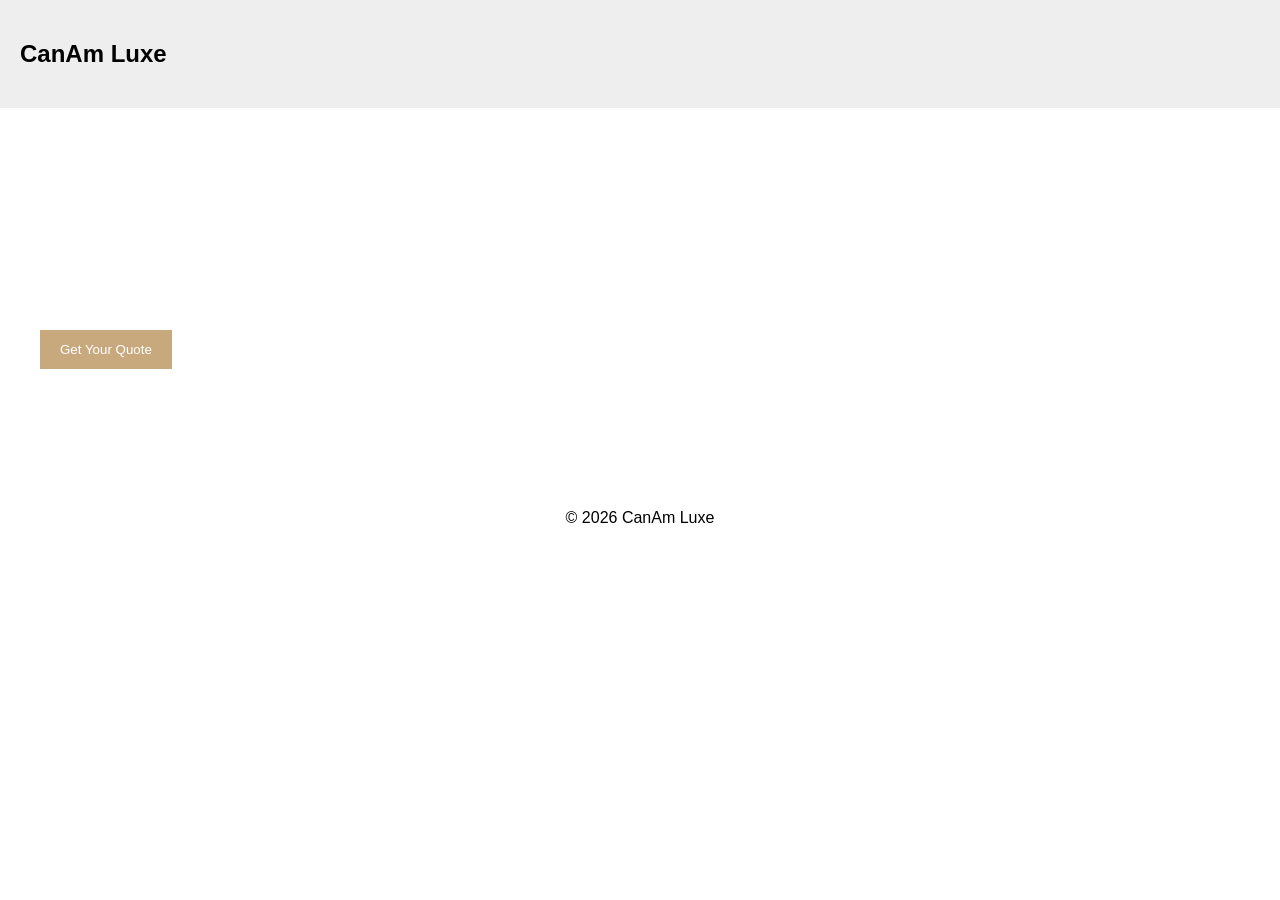
==== index.html @ 3bad8a68 "Add files via upload" ====
<!DOCTYPE html>
<html lang="en">
<head>
  <meta charset="UTF-8">
  <title>CanAm Luxe</title>
  <meta name="viewport" content="width=device-width, initial-scale=1.0">

  <style>
    body { margin:0; font-family: Arial; }
    nav { padding:20px; background:#eee; display:flex; justify-content:space-between; }
    .hero {
      background:url('https://mgx-backend-cdn.metadl.com/generate/images/1354902/2026-06-18/qz2hswicaihq/hero-luxury-living-room-canada.png');
      background-size:cover;
      color:white;
      padding:120px 40px;
    }
    .btn { background:#c8a97e; color:white; padding:12px 20px; border:none; }
  </style>
</head>

<body>

<nav>
  <h2>CanAm Luxe</h2>
</nav>

<section class="hero">
  <h1>Your Home in Canada, Furnished Your Way</h1>
  <p>Premium furniture rental for government assignments.</p>
  <button class="btn">Get Your Quote</button>
</section>

<footer style="padding:20px; text-align:center;">
  © 2026 CanAm Luxe
</footer>

</body>
</html>
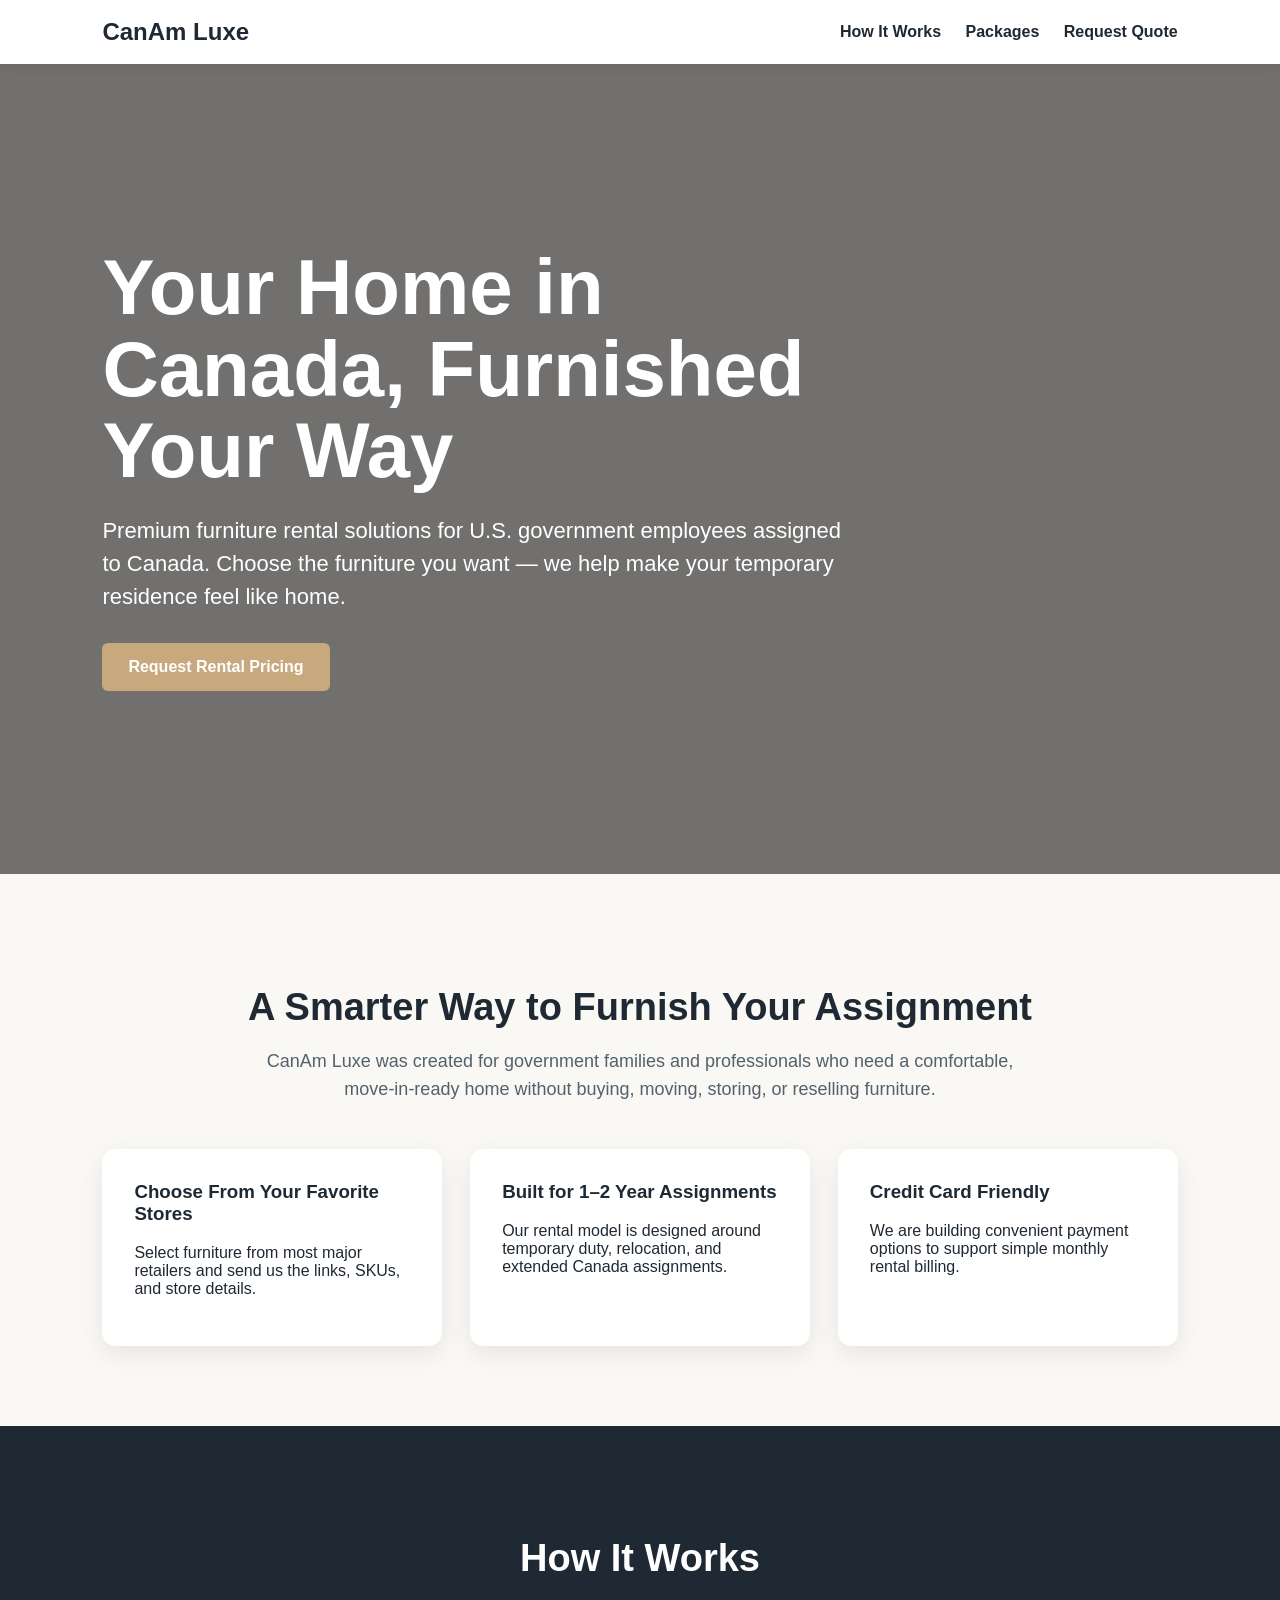
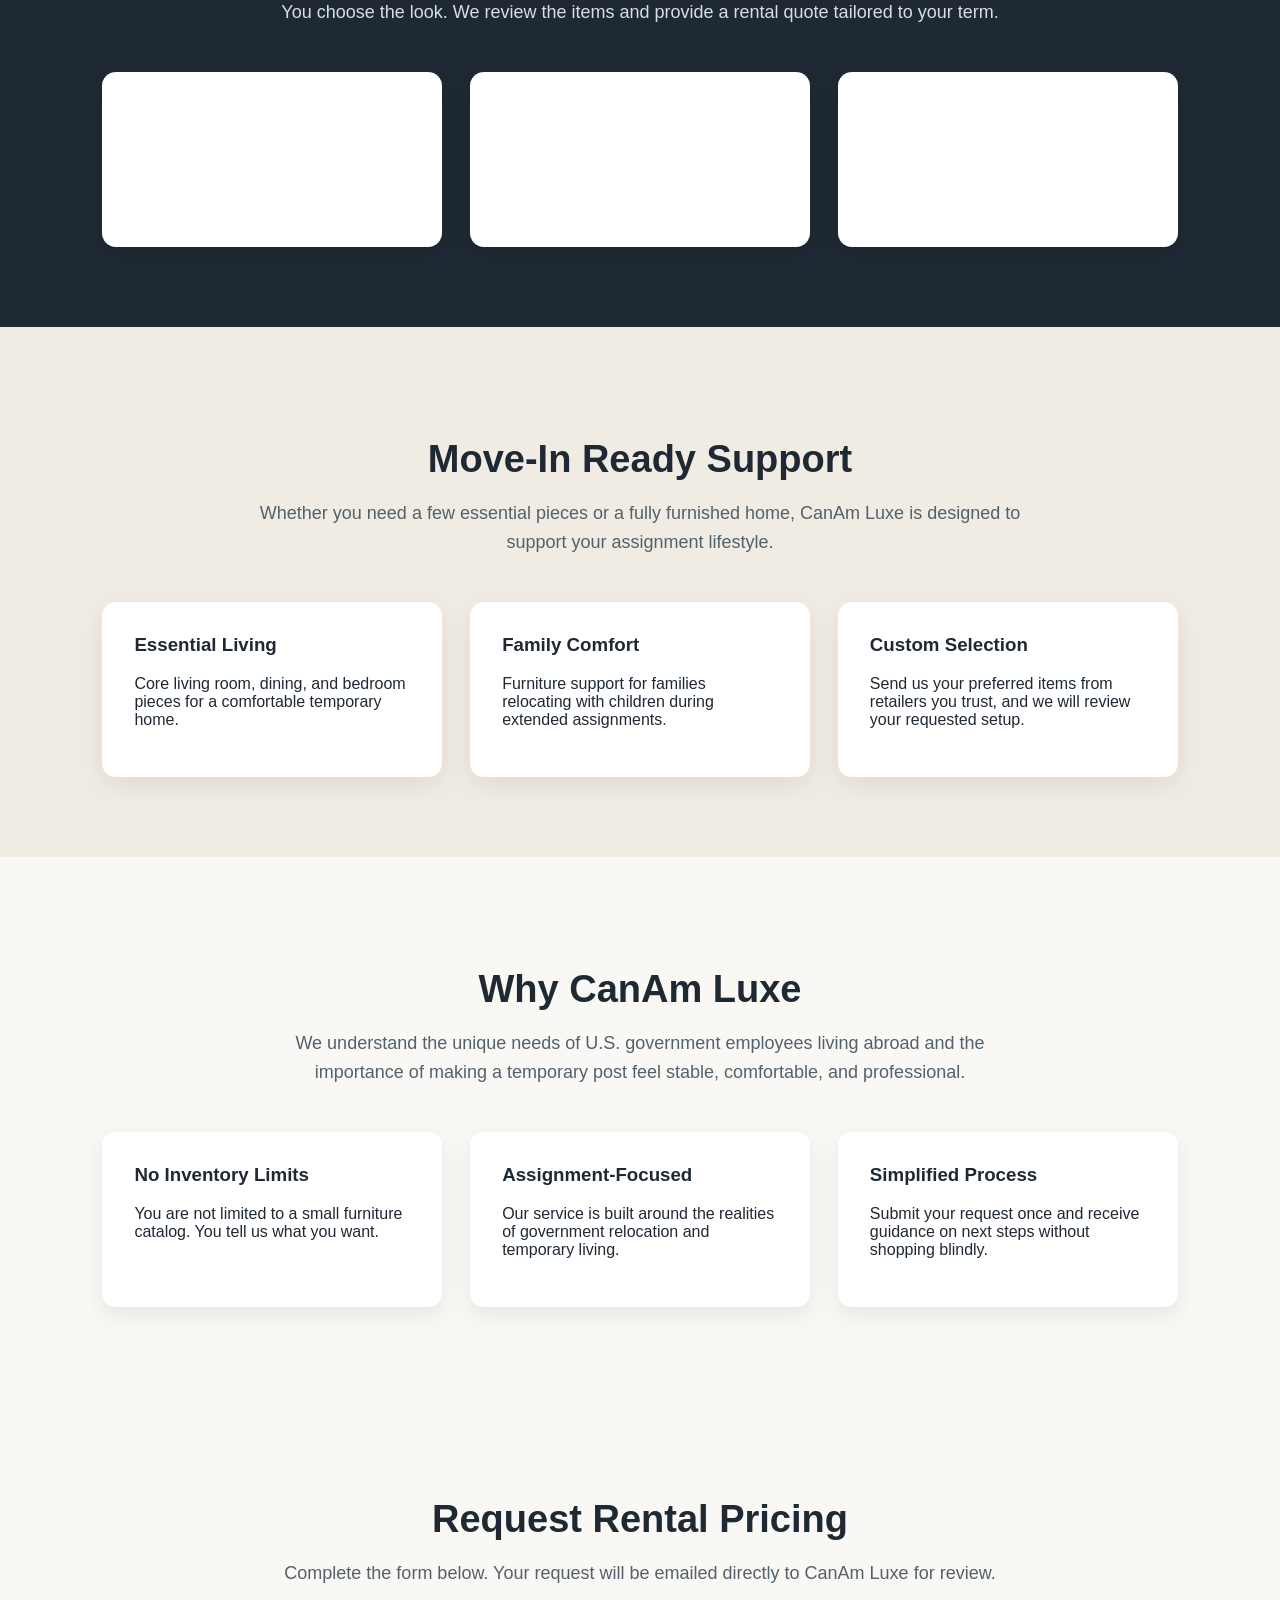
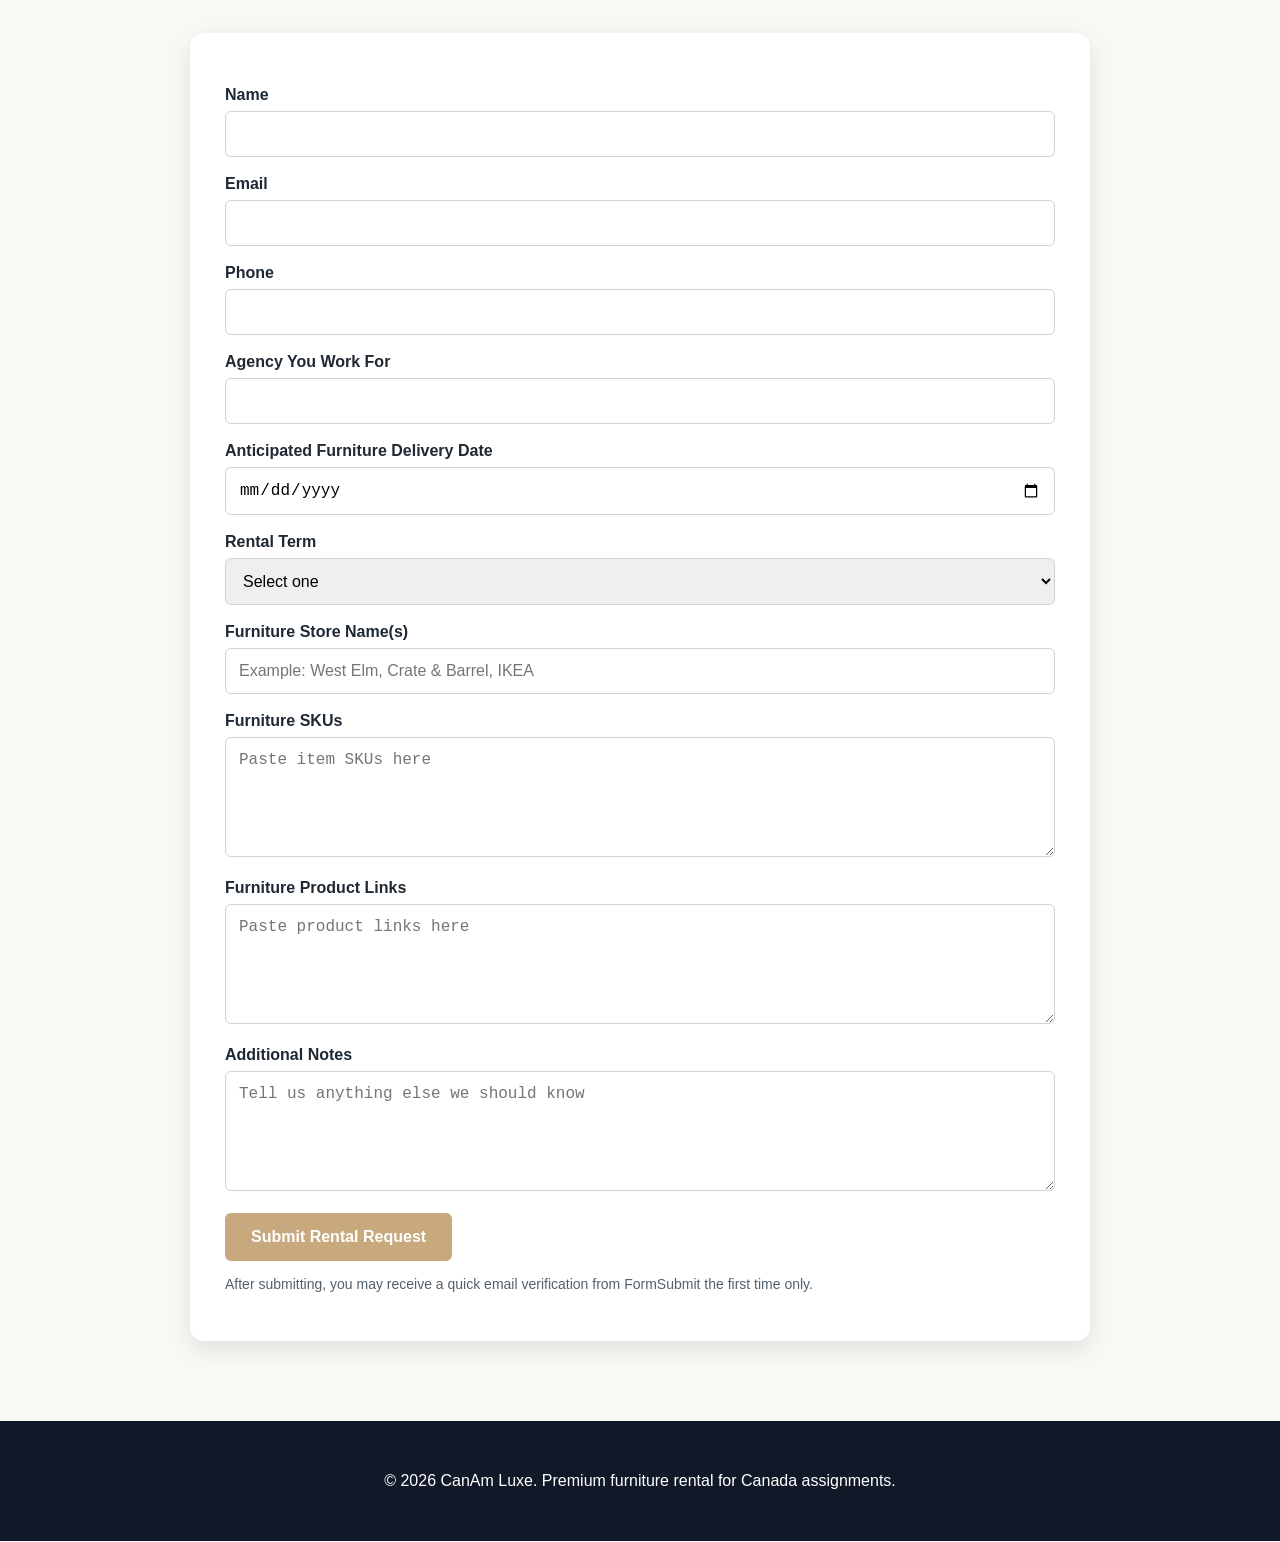
==== commit d808169e: "index.html" ====
--- a/index.html
+++ b/index.html
@@ -1,20 +1,172 @@
 <!DOCTYPE html>
 <html lang="en">
 <head>
-  <meta charset="UTF-8">
-  <title>CanAm Luxe</title>
-  <meta name="viewport" content="width=device-width, initial-scale=1.0">
+  <meta charset="UTF-8" />
+  <meta name="viewport" content="width=device-width, initial-scale=1.0" />
+  <title>CanAm Luxe | Furniture Rental for Canada Assignments</title>
 
   <style>
-    body { margin:0; font-family: Arial; }
-    nav { padding:20px; background:#eee; display:flex; justify-content:space-between; }
+    * { box-sizing: border-box; scroll-behavior: smooth; }
+
+    body {
+      margin: 0;
+      font-family: Arial, sans-serif;
+      color: #1f2933;
+      background: #faf8f4;
+    }
+
+    nav {
+      position: sticky;
+      top: 0;
+      z-index: 10;
+      background: white;
+      padding: 18px 8%;
+      display: flex;
+      justify-content: space-between;
+      align-items: center;
+      box-shadow: 0 2px 12px rgba(0,0,0,.08);
+    }
+
+    nav h2 { margin: 0; }
+
+    nav a {
+      margin-left: 20px;
+      text-decoration: none;
+      color: #1f2933;
+      font-weight: bold;
+    }
+
     .hero {
-      background:url('https://mgx-backend-cdn.metadl.com/generate/images/1354902/2026-06-18/qz2hswicaihq/hero-luxury-living-room-canada.png');
-      background-size:cover;
-      color:white;
-      padding:120px 40px;
-    }
-    .btn { background:#c8a97e; color:white; padding:12px 20px; border:none; }
+      min-height: 90vh;
+      background-image: linear-gradient(rgba(0,0,0,.55), rgba(0,0,0,.55)),
+        url("images/hero.png");
+      background-size: cover;
+      background-position: center;
+      color: white;
+      padding: 140px 8%;
+      display: flex;
+      align-items: center;
+    }
+
+    .hero-content { max-width: 760px; }
+
+    h1 {
+      font-size: clamp(42px, 7vw, 78px);
+      margin: 0 0 20px;
+      line-height: 1.05;
+    }
+
+    .hero p {
+      font-size: 22px;
+      line-height: 1.5;
+      margin-bottom: 30px;
+    }
+
+    .btn {
+      display: inline-block;
+      background: #c8a97e;
+      color: white;
+      padding: 15px 26px;
+      border-radius: 6px;
+      text-decoration: none;
+      font-weight: bold;
+      border: none;
+      cursor: pointer;
+      font-size: 16px;
+    }
+
+    section { padding: 80px 8%; }
+
+    .section-title {
+      text-align: center;
+      font-size: 38px;
+      margin-bottom: 18px;
+    }
+
+    .section-subtitle {
+      text-align: center;
+      max-width: 780px;
+      margin: 0 auto 45px;
+      font-size: 18px;
+      line-height: 1.6;
+      color: #52616b;
+    }
+
+    .grid {
+      display: grid;
+      grid-template-columns: repeat(auto-fit, minmax(240px, 1fr));
+      gap: 28px;
+    }
+
+    .card {
+      background: white;
+      padding: 32px;
+      border-radius: 14px;
+      box-shadow: 0 8px 24px rgba(0,0,0,.08);
+    }
+
+    .card h3 { margin-top: 0; }
+
+    .highlight {
+      background: #1f2933;
+      color: white;
+    }
+
+    .highlight .section-subtitle { color: #d8dee4; }
+
+    .packages {
+      background: #f1ece3;
+    }
+
+    form {
+      max-width: 900px;
+      margin: auto;
+      background: white;
+      padding: 35px;
+      border-radius: 14px;
+      box-shadow: 0 8px 24px rgba(0,0,0,.1);
+    }
+
+    label {
+      display: block;
+      margin-top: 18px;
+      font-weight: bold;
+    }
+
+    input, select, textarea {
+      width: 100%;
+      padding: 13px;
+      margin-top: 7px;
+      border: 1px solid #ccd3d9;
+      border-radius: 6px;
+      font-size: 16px;
+    }
+
+    textarea { min-height: 120px; }
+
+    .note {
+      font-size: 14px;
+      color: #52616b;
+      margin-top: 15px;
+    }
+
+    footer {
+      background: #111827;
+      color: white;
+      text-align: center;
+      padding: 35px;
+    }
+
+    @media (max-width: 700px) {
+      nav {
+        flex-direction: column;
+        gap: 12px;
+      }
+
+      nav a { margin: 0 8px; }
+
+      .hero { padding: 100px 6%; }
+    }
   </style>
 </head>
 
@@ -22,18 +174,180 @@
 
 <nav>
   <h2>CanAm Luxe</h2>
+  <div>
+    <a href="#how">How It Works</a>
+    <a href="#packages">Packages</a>
+    <a href="#quote">Request Quote</a>
+  </div>
 </nav>
 
 <section class="hero">
-  <h1>Your Home in Canada, Furnished Your Way</h1>
-  <p>Premium furniture rental for government assignments.</p>
-  <button class="btn">Get Your Quote</button>
-</section>
-
-<footer style="padding:20px; text-align:center;">
-  © 2026 CanAm Luxe
+  <div class="hero-content">
+    <h1>Your Home in Canada, Furnished Your Way</h1>
+    <p>
+      Premium furniture rental solutions for U.S. government employees assigned to Canada.
+      Choose the furniture you want — we help make your temporary residence feel like home.
+    </p>
+    <a href="#quote" class="btn">Request Rental Pricing</a>
+  </div>
+</section>
+
+<section>
+  <h2 class="section-title">A Smarter Way to Furnish Your Assignment</h2>
+  <p class="section-subtitle">
+    CanAm Luxe was created for government families and professionals who need a comfortable,
+    move-in-ready home without buying, moving, storing, or reselling furniture.
+  </p>
+
+  <div class="grid">
+    <div class="card">
+      <h3>Choose From Your Favorite Stores</h3>
+      <p>Select furniture from most major retailers and send us the links, SKUs, and store details.</p>
+    </div>
+
+    <div class="card">
+      <h3>Built for 1–2 Year Assignments</h3>
+      <p>Our rental model is designed around temporary duty, relocation, and extended Canada assignments.</p>
+    </div>
+
+    <div class="card">
+      <h3>Credit Card Friendly</h3>
+      <p>We are building convenient payment options to support simple monthly rental billing.</p>
+    </div>
+  </div>
+</section>
+
+<section id="how" class="highlight">
+  <h2 class="section-title">How It Works</h2>
+  <p class="section-subtitle">
+    You choose the look. We review the items and provide a rental quote tailored to your term.
+  </p>
+
+  <div class="grid">
+    <div class="card">
+      <h3>1. Send Your Furniture List</h3>
+      <p>Provide store names, SKUs, and product links for the items you want in your home.</p>
+    </div>
+
+    <div class="card">
+      <h3>2. Receive Rental Pricing</h3>
+      <p>We review your request and provide rental pricing based on your furniture selections and rental term.</p>
+    </div>
+
+    <div class="card">
+      <h3>3. Settle In Comfortably</h3>
+      <p>Enjoy a professionally planned furnishing solution without the burden of ownership.</p>
+    </div>
+  </div>
+</section>
+
+<section id="packages" class="packages">
+  <h2 class="section-title">Move-In Ready Support</h2>
+  <p class="section-subtitle">
+    Whether you need a few essential pieces or a fully furnished home, CanAm Luxe is designed to support your assignment lifestyle.
+  </p>
+
+  <div class="grid">
+    <div class="card">
+      <h3>Essential Living</h3>
+      <p>Core living room, dining, and bedroom pieces for a comfortable temporary home.</p>
+    </div>
+
+    <div class="card">
+      <h3>Family Comfort</h3>
+      <p>Furniture support for families relocating with children during extended assignments.</p>
+    </div>
+
+    <div class="card">
+      <h3>Custom Selection</h3>
+      <p>Send us your preferred items from retailers you trust, and we will review your requested setup.</p>
+    </div>
+  </div>
+</section>
+
+<section>
+  <h2 class="section-title">Why CanAm Luxe</h2>
+  <p class="section-subtitle">
+    We understand the unique needs of U.S. government employees living abroad and the importance of making a temporary post feel stable, comfortable, and professional.
+  </p>
+
+  <div class="grid">
+    <div class="card">
+      <h3>No Inventory Limits</h3>
+      <p>You are not limited to a small furniture catalog. You tell us what you want.</p>
+    </div>
+
+    <div class="card">
+      <h3>Assignment-Focused</h3>
+      <p>Our service is built around the realities of government relocation and temporary living.</p>
+    </div>
+
+    <div class="card">
+      <h3>Simplified Process</h3>
+      <p>Submit your request once and receive guidance on next steps without shopping blindly.</p>
+    </div>
+  </div>
+</section>
+
+<section id="quote">
+  <h2 class="section-title">Request Rental Pricing</h2>
+  <p class="section-subtitle">
+    Complete the form below. Your request will be emailed directly to CanAm Luxe for review.
+  </p>
+
+  <form action="https://formsubmit.co/carlo.cortina@gmail.com" method="POST">
+    <input type="hidden" name="_subject" value="New CanAm Luxe Rental Request">
+    <input type="hidden" name="_template" value="table">
+    <input type="hidden" name="_captcha" value="false">
+
+    <label>Name</label>
+    <input type="text" name="Name" required>
+
+    <label>Email</label>
+    <input type="email" name="Email" required>
+
+    <label>Phone</label>
+    <input type="tel" name="Phone">
+
+    <label>Agency You Work For</label>
+    <input type="text" name="Agency" required>
+
+    <label>Anticipated Furniture Delivery Date</label>
+    <input type="date" name="Requested Delivery Date" required>
+
+    <label>Rental Term</label>
+    <select name="Rental Term" required>
+      <option value="">Select one</option>
+      <option value="1 Year">1 Year</option>
+      <option value="18 Months">18 Months</option>
+      <option value="2 Years">2 Years</option>
+      <option value="Other">Other</option>
+    </select>
+
+    <label>Furniture Store Name(s)</label>
+    <input type="text" name="Furniture Store Names" placeholder="Example: West Elm, Crate & Barrel, IKEA">
+
+    <label>Furniture SKUs</label>
+    <textarea name="Furniture SKUs" placeholder="Paste item SKUs here"></textarea>
+
+    <label>Furniture Product Links</label>
+    <textarea name="Furniture Product Links" placeholder="Paste product links here"></textarea>
+
+    <label>Additional Notes</label>
+    <textarea name="Additional Notes" placeholder="Tell us anything else we should know"></textarea>
+
+    <br><br>
+    <button class="btn" type="submit">Submit Rental Request</button>
+
+    <p class="note">
+      After submitting, you may receive a quick email verification from FormSubmit the first time only.
+    </p>
+  </form>
+</section>
+
+<footer>
+  <p>© 2026 CanAm Luxe. Premium furniture rental for Canada assignments.</p>
 </footer>
 
 </body>
 </html>
-
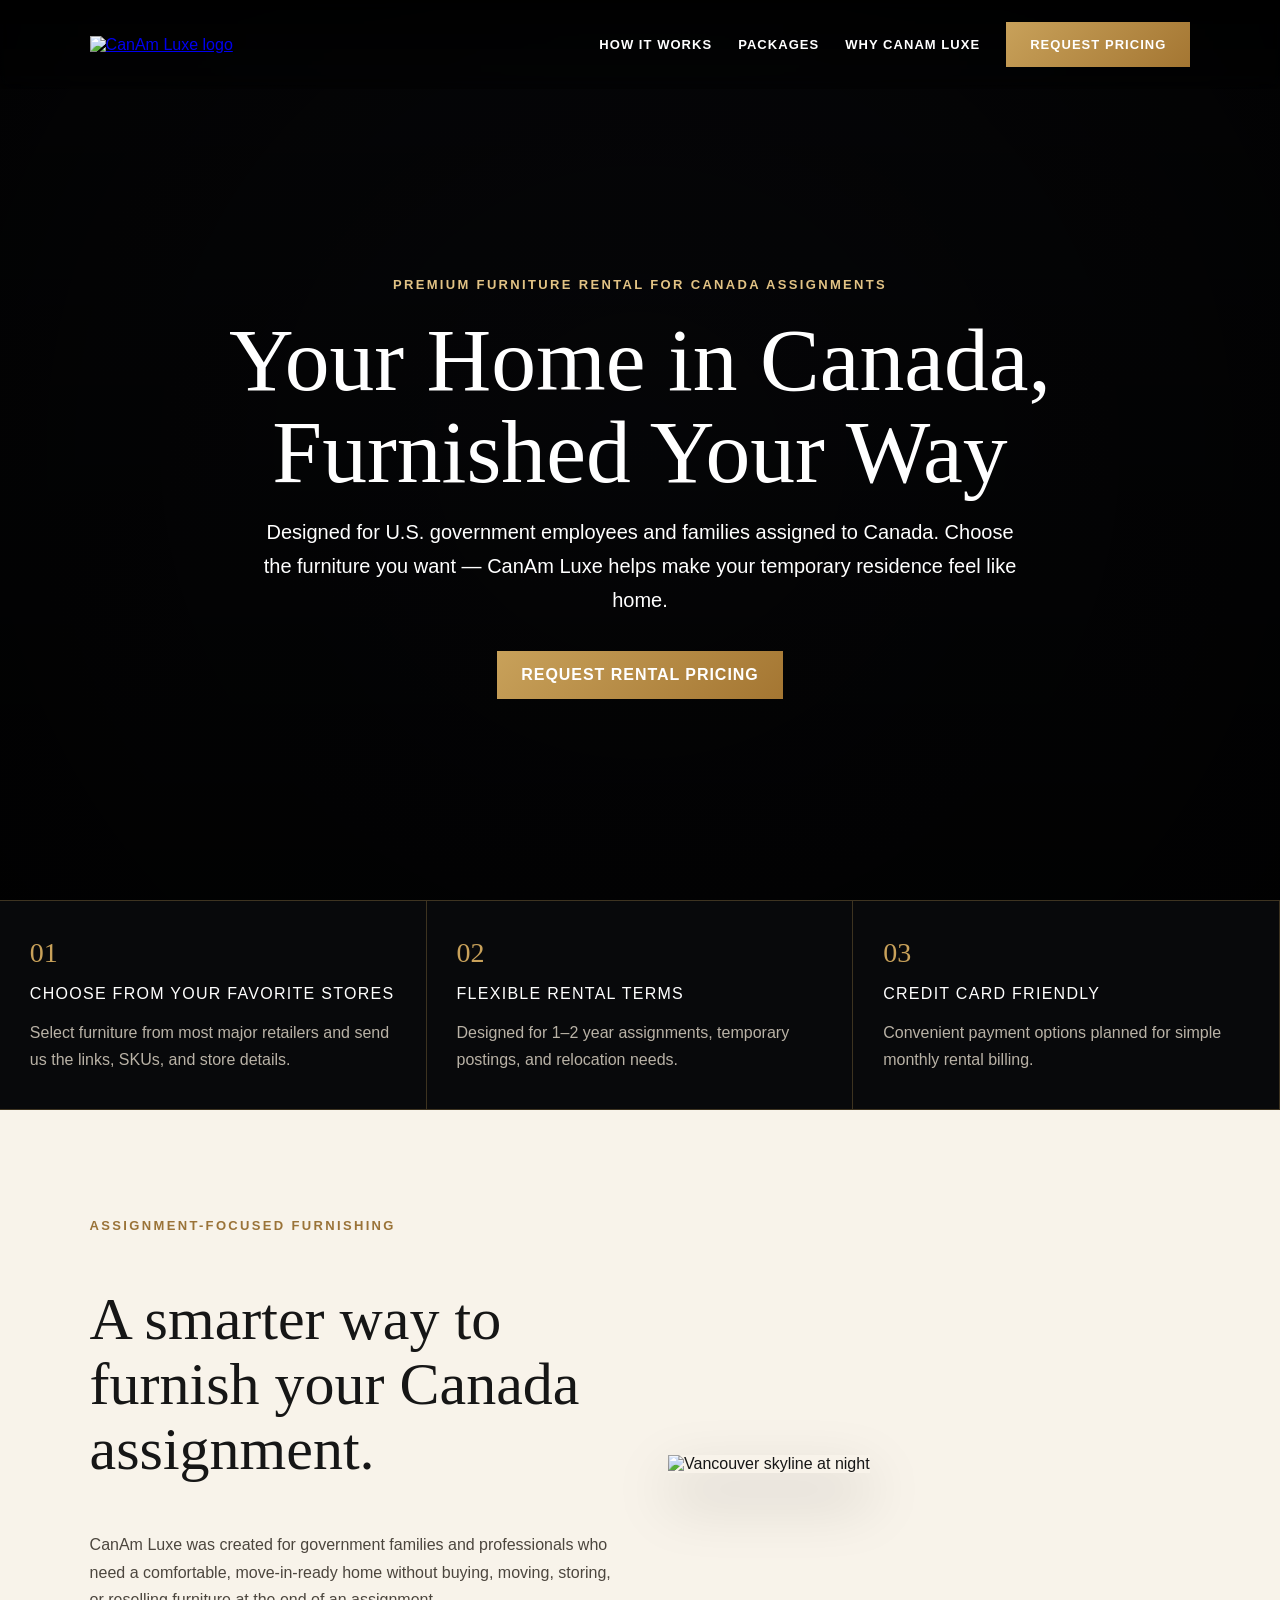
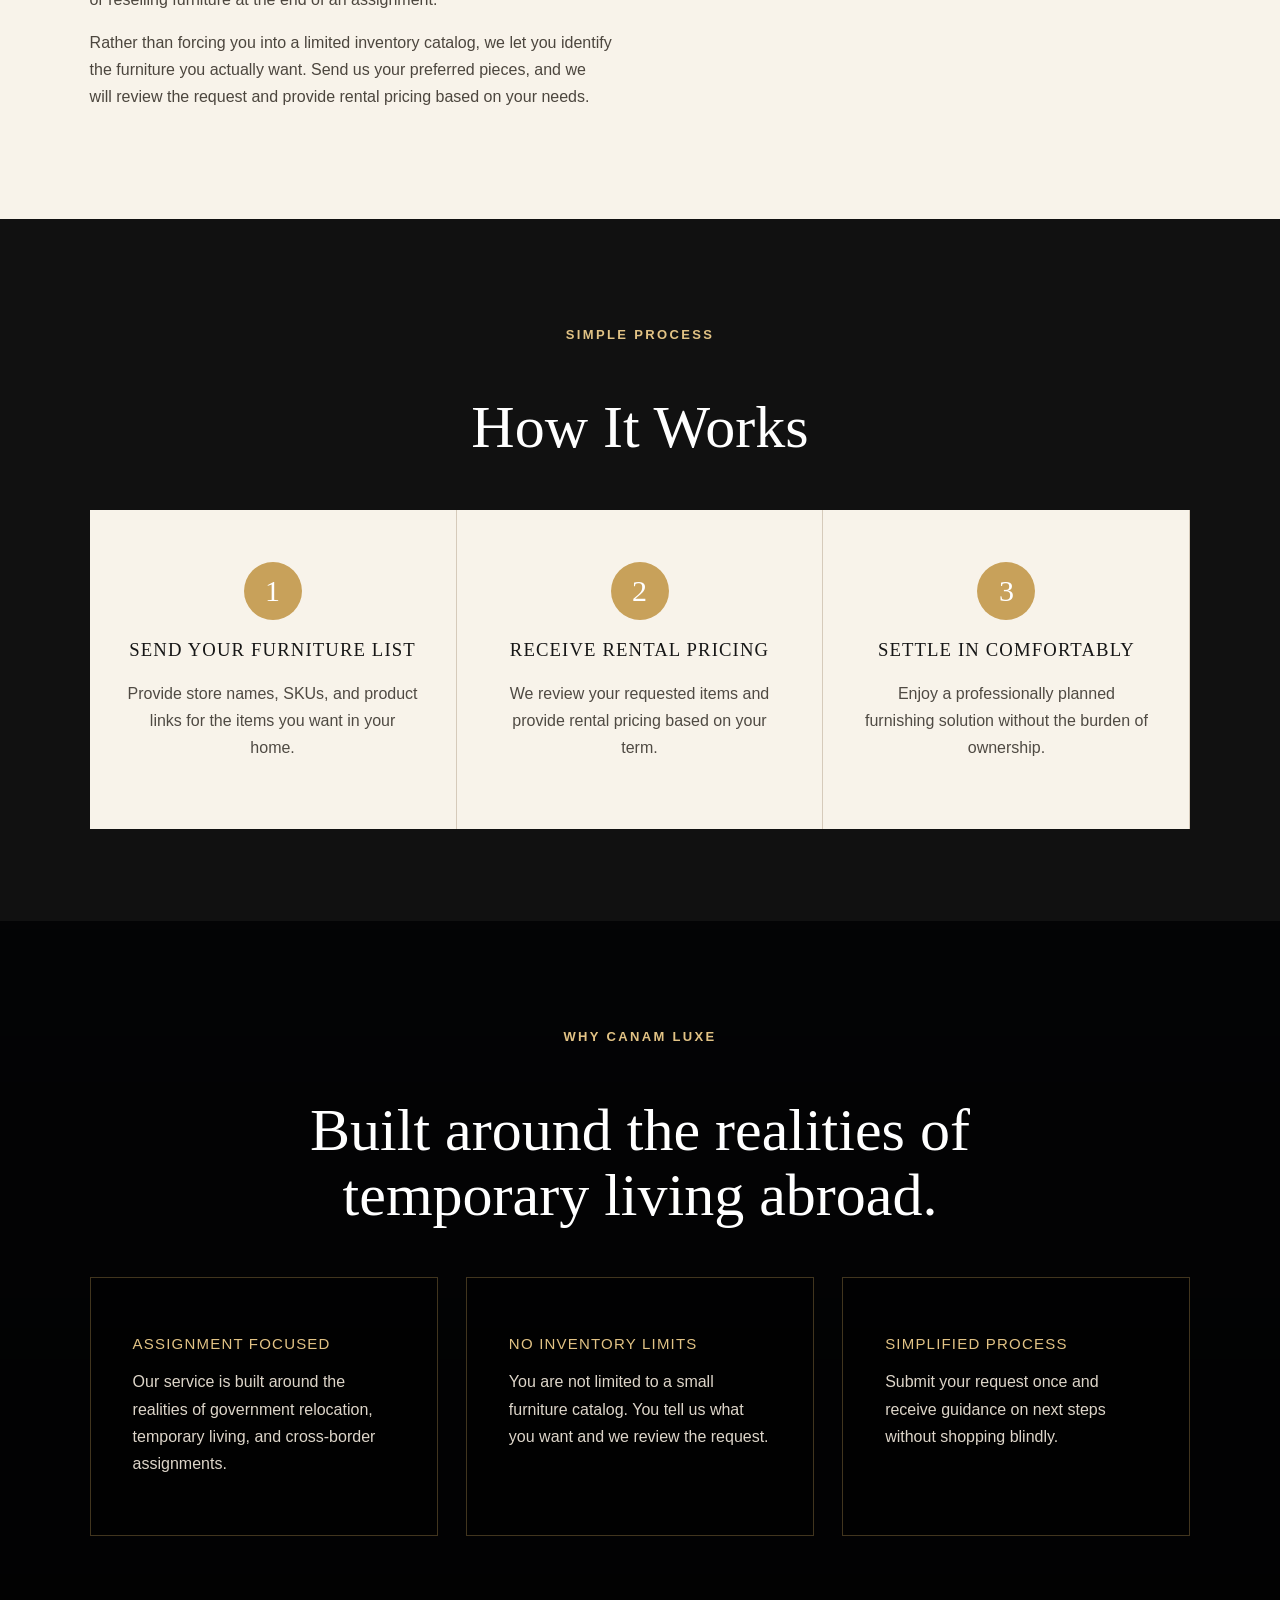
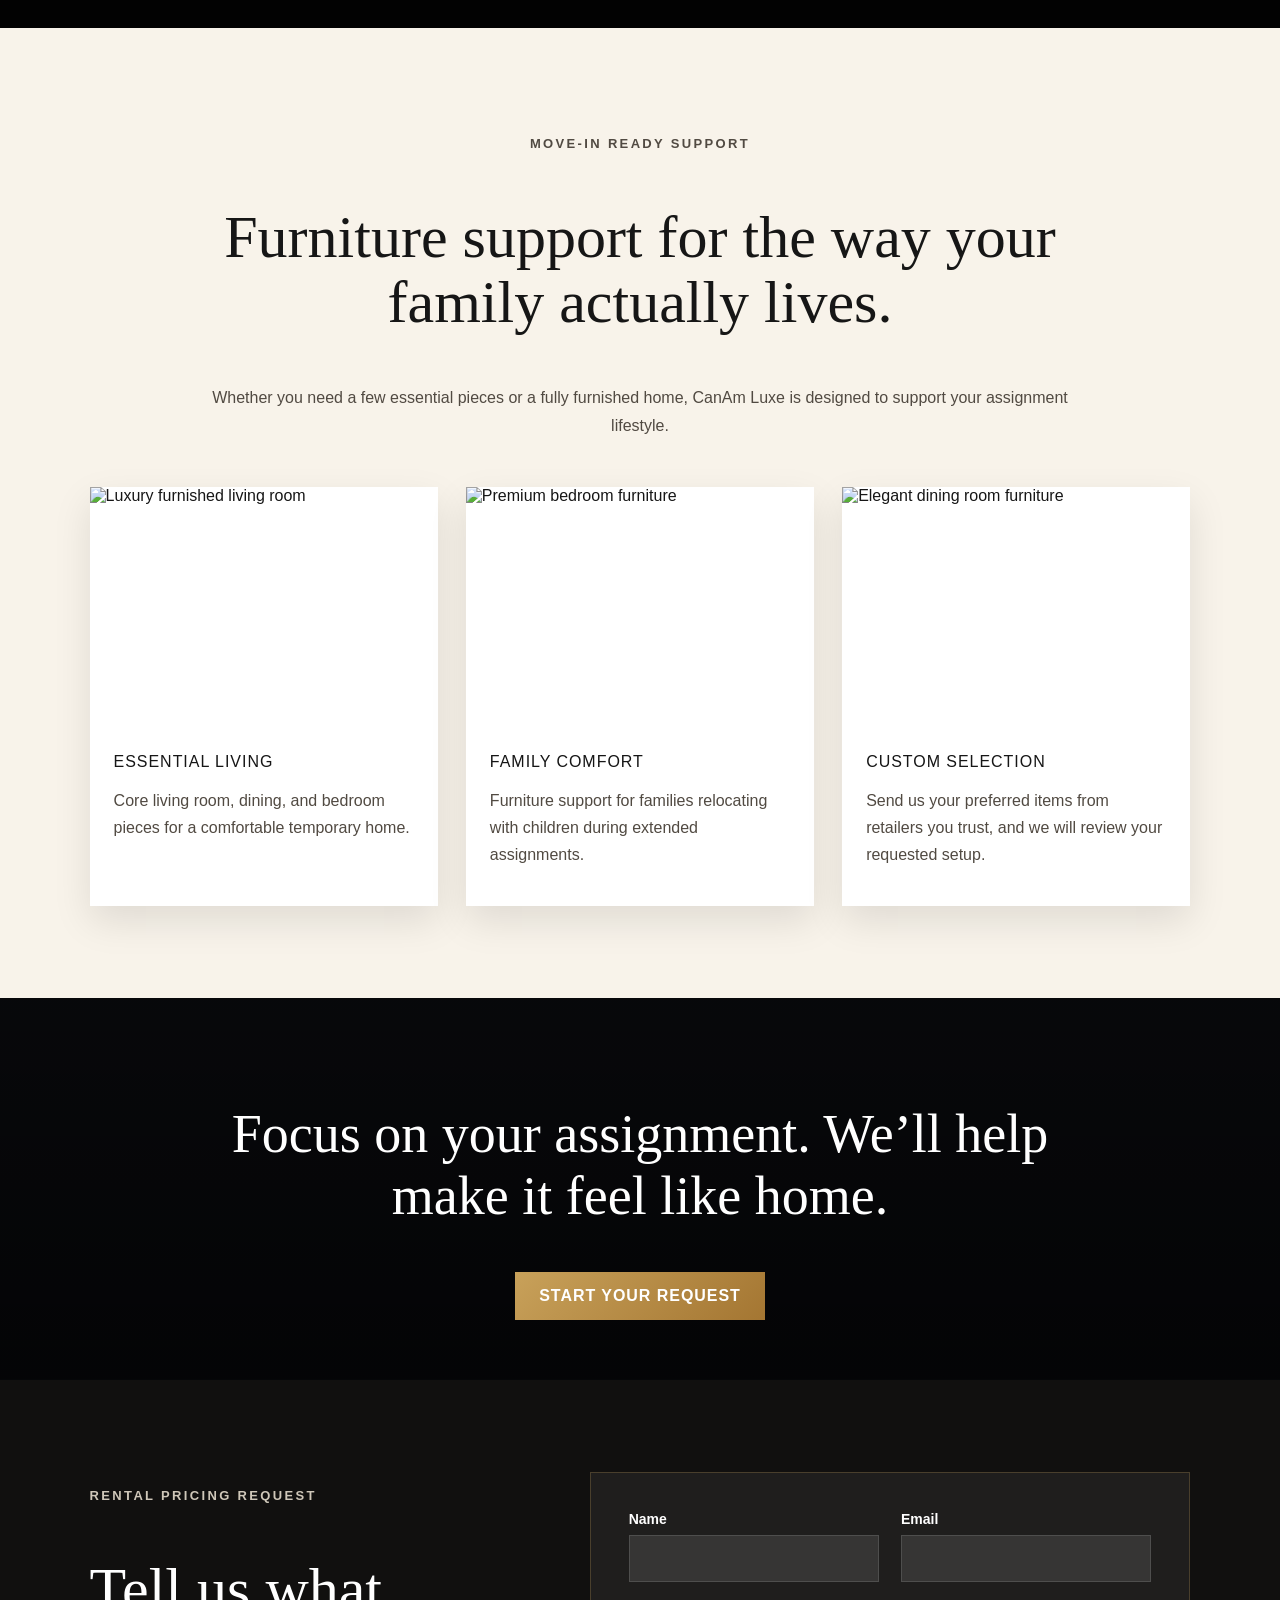
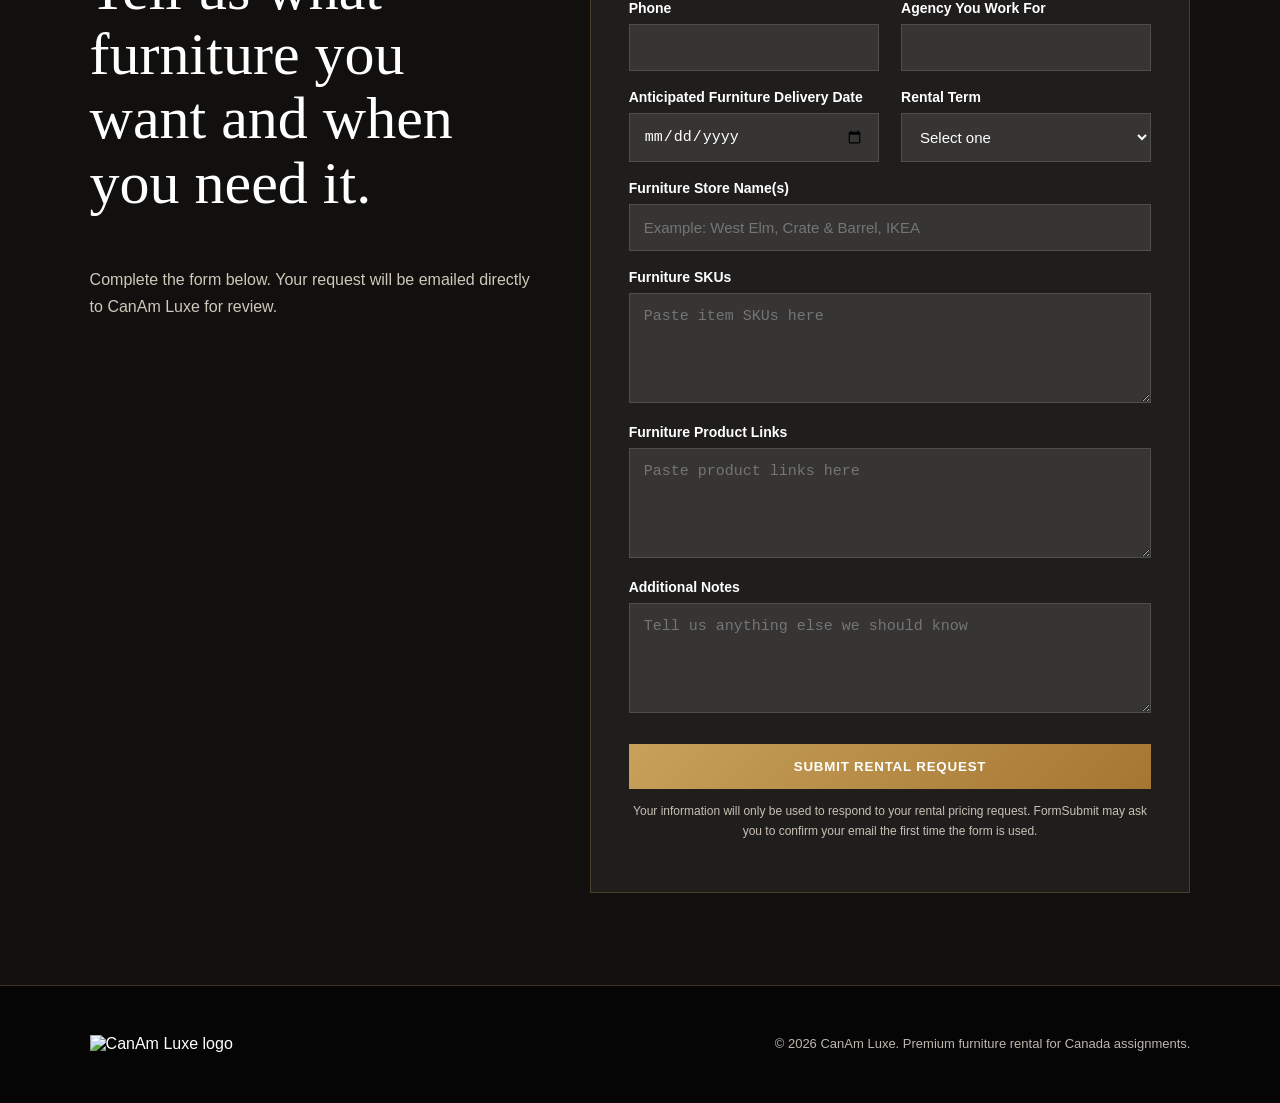
==== commit 518de8f1: "Add files via upload" ====
--- a/index.html
+++ b/index.html
@@ -1,353 +1,242 @@
-<!DOCTYPE html>
-<html lang="en">
-<head>
-  <meta charset="UTF-8" />
-  <meta name="viewport" content="width=device-width, initial-scale=1.0" />
-  <title>CanAm Luxe | Furniture Rental for Canada Assignments</title>
-
-  <style>
-    * { box-sizing: border-box; scroll-behavior: smooth; }
-
-    body {
-      margin: 0;
-      font-family: Arial, sans-serif;
-      color: #1f2933;
-      background: #faf8f4;
-    }
-
-    nav {
-      position: sticky;
-      top: 0;
-      z-index: 10;
-      background: white;
-      padding: 18px 8%;
-      display: flex;
-      justify-content: space-between;
-      align-items: center;
-      box-shadow: 0 2px 12px rgba(0,0,0,.08);
-    }
-
-    nav h2 { margin: 0; }
-
-    nav a {
-      margin-left: 20px;
-      text-decoration: none;
-      color: #1f2933;
-      font-weight: bold;
-    }
-
-    .hero {
-      min-height: 90vh;
-      background-image: linear-gradient(rgba(0,0,0,.55), rgba(0,0,0,.55)),
-        url("images/hero.png");
-      background-size: cover;
-      background-position: center;
-      color: white;
-      padding: 140px 8%;
-      display: flex;
-      align-items: center;
-    }
-
-    .hero-content { max-width: 760px; }
-
-    h1 {
-      font-size: clamp(42px, 7vw, 78px);
-      margin: 0 0 20px;
-      line-height: 1.05;
-    }
-
-    .hero p {
-      font-size: 22px;
-      line-height: 1.5;
-      margin-bottom: 30px;
-    }
-
-    .btn {
-      display: inline-block;
-      background: #c8a97e;
-      color: white;
-      padding: 15px 26px;
-      border-radius: 6px;
-      text-decoration: none;
-      font-weight: bold;
-      border: none;
-      cursor: pointer;
-      font-size: 16px;
-    }
-
-    section { padding: 80px 8%; }
-
-    .section-title {
-      text-align: center;
-      font-size: 38px;
-      margin-bottom: 18px;
-    }
-
-    .section-subtitle {
-      text-align: center;
-      max-width: 780px;
-      margin: 0 auto 45px;
-      font-size: 18px;
-      line-height: 1.6;
-      color: #52616b;
-    }
-
-    .grid {
-      display: grid;
-      grid-template-columns: repeat(auto-fit, minmax(240px, 1fr));
-      gap: 28px;
-    }
-
-    .card {
-      background: white;
-      padding: 32px;
-      border-radius: 14px;
-      box-shadow: 0 8px 24px rgba(0,0,0,.08);
-    }
-
-    .card h3 { margin-top: 0; }
-
-    .highlight {
-      background: #1f2933;
-      color: white;
-    }
-
-    .highlight .section-subtitle { color: #d8dee4; }
-
-    .packages {
-      background: #f1ece3;
-    }
-
-    form {
-      max-width: 900px;
-      margin: auto;
-      background: white;
-      padding: 35px;
-      border-radius: 14px;
-      box-shadow: 0 8px 24px rgba(0,0,0,.1);
-    }
-
-    label {
-      display: block;
-      margin-top: 18px;
-      font-weight: bold;
-    }
-
-    input, select, textarea {
-      width: 100%;
-      padding: 13px;
-      margin-top: 7px;
-      border: 1px solid #ccd3d9;
-      border-radius: 6px;
-      font-size: 16px;
-    }
-
-    textarea { min-height: 120px; }
-
-    .note {
-      font-size: 14px;
-      color: #52616b;
-      margin-top: 15px;
-    }
-
-    footer {
-      background: #111827;
-      color: white;
-      text-align: center;
-      padding: 35px;
-    }
-
-    @media (max-width: 700px) {
-      nav {
-        flex-direction: column;
-        gap: 12px;
-      }
-
-      nav a { margin: 0 8px; }
-
-      .hero { padding: 100px 6%; }
-    }
-  </style>
-</head>
-
-<body>
-
-<nav>
-  <h2>CanAm Luxe</h2>
-  <div>
-    <a href="#how">How It Works</a>
-    <a href="#packages">Packages</a>
-    <a href="#quote">Request Quote</a>
-  </div>
-</nav>
-
-<section class="hero">
-  <div class="hero-content">
-    <h1>Your Home in Canada, Furnished Your Way</h1>
-    <p>
-      Premium furniture rental solutions for U.S. government employees assigned to Canada.
-      Choose the furniture you want — we help make your temporary residence feel like home.
-    </p>
-    <a href="#quote" class="btn">Request Rental Pricing</a>
-  </div>
-</section>
-
-<section>
-  <h2 class="section-title">A Smarter Way to Furnish Your Assignment</h2>
-  <p class="section-subtitle">
-    CanAm Luxe was created for government families and professionals who need a comfortable,
-    move-in-ready home without buying, moving, storing, or reselling furniture.
-  </p>
-
-  <div class="grid">
-    <div class="card">
-      <h3>Choose From Your Favorite Stores</h3>
-      <p>Select furniture from most major retailers and send us the links, SKUs, and store details.</p>
-    </div>
-
-    <div class="card">
-      <h3>Built for 1–2 Year Assignments</h3>
-      <p>Our rental model is designed around temporary duty, relocation, and extended Canada assignments.</p>
-    </div>
-
-    <div class="card">
-      <h3>Credit Card Friendly</h3>
-      <p>We are building convenient payment options to support simple monthly rental billing.</p>
-    </div>
-  </div>
-</section>
-
-<section id="how" class="highlight">
-  <h2 class="section-title">How It Works</h2>
-  <p class="section-subtitle">
-    You choose the look. We review the items and provide a rental quote tailored to your term.
-  </p>
-
-  <div class="grid">
-    <div class="card">
-      <h3>1. Send Your Furniture List</h3>
-      <p>Provide store names, SKUs, and product links for the items you want in your home.</p>
-    </div>
-
-    <div class="card">
-      <h3>2. Receive Rental Pricing</h3>
-      <p>We review your request and provide rental pricing based on your furniture selections and rental term.</p>
-    </div>
-
-    <div class="card">
-      <h3>3. Settle In Comfortably</h3>
-      <p>Enjoy a professionally planned furnishing solution without the burden of ownership.</p>
-    </div>
-  </div>
-</section>
-
-<section id="packages" class="packages">
-  <h2 class="section-title">Move-In Ready Support</h2>
-  <p class="section-subtitle">
-    Whether you need a few essential pieces or a fully furnished home, CanAm Luxe is designed to support your assignment lifestyle.
-  </p>
-
-  <div class="grid">
-    <div class="card">
-      <h3>Essential Living</h3>
-      <p>Core living room, dining, and bedroom pieces for a comfortable temporary home.</p>
-    </div>
-
-    <div class="card">
-      <h3>Family Comfort</h3>
-      <p>Furniture support for families relocating with children during extended assignments.</p>
-    </div>
-
-    <div class="card">
-      <h3>Custom Selection</h3>
-      <p>Send us your preferred items from retailers you trust, and we will review your requested setup.</p>
-    </div>
-  </div>
-</section>
-
-<section>
-  <h2 class="section-title">Why CanAm Luxe</h2>
-  <p class="section-subtitle">
-    We understand the unique needs of U.S. government employees living abroad and the importance of making a temporary post feel stable, comfortable, and professional.
-  </p>
-
-  <div class="grid">
-    <div class="card">
-      <h3>No Inventory Limits</h3>
-      <p>You are not limited to a small furniture catalog. You tell us what you want.</p>
-    </div>
-
-    <div class="card">
-      <h3>Assignment-Focused</h3>
-      <p>Our service is built around the realities of government relocation and temporary living.</p>
-    </div>
-
-    <div class="card">
-      <h3>Simplified Process</h3>
-      <p>Submit your request once and receive guidance on next steps without shopping blindly.</p>
-    </div>
-  </div>
-</section>
-
-<section id="quote">
-  <h2 class="section-title">Request Rental Pricing</h2>
-  <p class="section-subtitle">
-    Complete the form below. Your request will be emailed directly to CanAm Luxe for review.
-  </p>
-
-  <form action="https://formsubmit.co/carlo.cortina@gmail.com" method="POST">
-    <input type="hidden" name="_subject" value="New CanAm Luxe Rental Request">
-    <input type="hidden" name="_template" value="table">
-    <input type="hidden" name="_captcha" value="false">
-
-    <label>Name</label>
-    <input type="text" name="Name" required>
-
-    <label>Email</label>
-    <input type="email" name="Email" required>
-
-    <label>Phone</label>
-    <input type="tel" name="Phone">
-
-    <label>Agency You Work For</label>
-    <input type="text" name="Agency" required>
-
-    <label>Anticipated Furniture Delivery Date</label>
-    <input type="date" name="Requested Delivery Date" required>
-
-    <label>Rental Term</label>
-    <select name="Rental Term" required>
-      <option value="">Select one</option>
-      <option value="1 Year">1 Year</option>
-      <option value="18 Months">18 Months</option>
-      <option value="2 Years">2 Years</option>
-      <option value="Other">Other</option>
-    </select>
-
-    <label>Furniture Store Name(s)</label>
-    <input type="text" name="Furniture Store Names" placeholder="Example: West Elm, Crate & Barrel, IKEA">
-
-    <label>Furniture SKUs</label>
-    <textarea name="Furniture SKUs" placeholder="Paste item SKUs here"></textarea>
-
-    <label>Furniture Product Links</label>
-    <textarea name="Furniture Product Links" placeholder="Paste product links here"></textarea>
-
-    <label>Additional Notes</label>
-    <textarea name="Additional Notes" placeholder="Tell us anything else we should know"></textarea>
-
-    <br><br>
-    <button class="btn" type="submit">Submit Rental Request</button>
-
-    <p class="note">
-      After submitting, you may receive a quick email verification from FormSubmit the first time only.
-    </p>
-  </form>
-</section>
-
-<footer>
-  <p>© 2026 CanAm Luxe. Premium furniture rental for Canada assignments.</p>
-</footer>
-
-</body>
-</html>
+<!DOCTYPE html>
+<html lang="en">
+<head>
+  <meta charset="UTF-8" />
+  <meta name="viewport" content="width=device-width, initial-scale=1.0" />
+  <meta name="description" content="CanAm Luxe provides premium furniture rental solutions for U.S. government employees assigned to Canada." />
+  <title>CanAm Luxe | Furniture Rental for Canada Assignments</title>
+  <link rel="stylesheet" href="styles.css" />
+</head>
+<body>
+
+<header class="site-header">
+  <a href="#" class="brand">
+    <img src="images/logo.svg" alt="CanAm Luxe logo" />
+  </a>
+
+  <nav class="nav-links">
+    <a href="#how">How It Works</a>
+    <a href="#packages">Packages</a>
+    <a href="#why">Why CanAm Luxe</a>
+    <a href="#quote" class="nav-cta">Request Pricing</a>
+  </nav>
+</header>
+
+<section class="hero">
+  <div class="hero-overlay"></div>
+  <div class="hero-content fade-in">
+    <p class="eyebrow">Premium furniture rental for Canada assignments</p>
+    <h1>Your Home in Canada, Furnished Your Way</h1>
+    <p class="hero-text">
+      Designed for U.S. government employees and families assigned to Canada.
+      Choose the furniture you want — CanAm Luxe helps make your temporary residence feel like home.
+    </p>
+    <a href="#quote" class="btn">Request Rental Pricing</a>
+  </div>
+</section>
+
+<section class="quick-features">
+  <div>
+    <span>01</span>
+    <h3>Choose From Your Favorite Stores</h3>
+    <p>Select furniture from most major retailers and send us the links, SKUs, and store details.</p>
+  </div>
+  <div>
+    <span>02</span>
+    <h3>Flexible Rental Terms</h3>
+    <p>Designed for 1–2 year assignments, temporary postings, and relocation needs.</p>
+  </div>
+  <div>
+    <span>03</span>
+    <h3>Credit Card Friendly</h3>
+    <p>Convenient payment options planned for simple monthly rental billing.</p>
+  </div>
+</section>
+
+<section class="intro section-pad">
+  <div class="intro-text fade-in">
+    <p class="eyebrow dark">Assignment-focused furnishing</p>
+    <h2>A smarter way to furnish your Canada assignment.</h2>
+    <p>
+      CanAm Luxe was created for government families and professionals who need a comfortable,
+      move-in-ready home without buying, moving, storing, or reselling furniture at the end of an assignment.
+    </p>
+    <p>
+      Rather than forcing you into a limited inventory catalog, we let you identify the furniture you actually want.
+      Send us your preferred pieces, and we will review the request and provide rental pricing based on your needs.
+    </p>
+  </div>
+
+  <div class="intro-image fade-in">
+    <img src="images/vancouver-night.jpg" alt="Vancouver skyline at night" />
+  </div>
+</section>
+
+<section id="how" class="how section-pad">
+  <p class="eyebrow">Simple process</p>
+  <h2>How It Works</h2>
+
+  <div class="steps">
+    <div class="step fade-in">
+      <span>1</span>
+      <h3>Send Your Furniture List</h3>
+      <p>Provide store names, SKUs, and product links for the items you want in your home.</p>
+    </div>
+
+    <div class="step fade-in">
+      <span>2</span>
+      <h3>Receive Rental Pricing</h3>
+      <p>We review your requested items and provide rental pricing based on your term.</p>
+    </div>
+
+    <div class="step fade-in">
+      <span>3</span>
+      <h3>Settle In Comfortably</h3>
+      <p>Enjoy a professionally planned furnishing solution without the burden of ownership.</p>
+    </div>
+  </div>
+</section>
+
+<section id="why" class="why section-pad">
+  <div class="section-heading">
+    <p class="eyebrow">Why CanAm Luxe</p>
+    <h2>Built around the realities of temporary living abroad.</h2>
+  </div>
+
+  <div class="why-grid">
+    <div class="why-card fade-in">
+      <h3>Assignment Focused</h3>
+      <p>Our service is built around the realities of government relocation, temporary living, and cross-border assignments.</p>
+    </div>
+
+    <div class="why-card fade-in">
+      <h3>No Inventory Limits</h3>
+      <p>You are not limited to a small furniture catalog. You tell us what you want and we review the request.</p>
+    </div>
+
+    <div class="why-card fade-in">
+      <h3>Simplified Process</h3>
+      <p>Submit your request once and receive guidance on next steps without shopping blindly.</p>
+    </div>
+  </div>
+</section>
+
+<section id="packages" class="packages section-pad">
+  <div class="section-heading">
+    <p class="eyebrow dark">Move-in ready support</p>
+    <h2>Furniture support for the way your family actually lives.</h2>
+    <p>Whether you need a few essential pieces or a fully furnished home, CanAm Luxe is designed to support your assignment lifestyle.</p>
+  </div>
+
+  <div class="package-grid">
+    <article class="package-card fade-in">
+      <img src="images/living-room.jpg" alt="Luxury furnished living room" />
+      <h3>Essential Living</h3>
+      <p>Core living room, dining, and bedroom pieces for a comfortable temporary home.</p>
+    </article>
+
+    <article class="package-card fade-in">
+      <img src="images/bedroom.jpg" alt="Premium bedroom furniture" />
+      <h3>Family Comfort</h3>
+      <p>Furniture support for families relocating with children during extended assignments.</p>
+    </article>
+
+    <article class="package-card fade-in">
+      <img src="images/dining-room.jpg" alt="Elegant dining room furniture" />
+      <h3>Custom Selection</h3>
+      <p>Send us your preferred items from retailers you trust, and we will review your requested setup.</p>
+    </article>
+  </div>
+</section>
+
+<section class="skyline-callout">
+  <div>
+    <h2>Focus on your assignment. We’ll help make it feel like home.</h2>
+    <a href="#quote" class="btn">Start Your Request</a>
+  </div>
+</section>
+
+<section id="quote" class="quote-section section-pad">
+  <div class="quote-copy">
+    <p class="eyebrow">Rental pricing request</p>
+    <h2>Tell us what furniture you want and when you need it.</h2>
+    <p>
+      Complete the form below. Your request will be emailed directly to CanAm Luxe for review.
+    </p>
+  </div>
+
+  <form class="quote-form" action="https://formsubmit.co/carlo.cortina@gmail.com" method="POST">
+    <input type="hidden" name="_subject" value="New CanAm Luxe Rental Request">
+    <input type="hidden" name="_template" value="table">
+    <input type="hidden" name="_captcha" value="false">
+    <input type="hidden" name="_next" value="https://canamluxe.com/thankyou.html">
+
+    <div class="form-row">
+      <label>Name
+        <input type="text" name="Name" required>
+      </label>
+
+      <label>Email
+        <input type="email" name="Email" required>
+      </label>
+    </div>
+
+    <div class="form-row">
+      <label>Phone
+        <input type="tel" name="Phone">
+      </label>
+
+      <label>Agency You Work For
+        <input type="text" name="Agency" required>
+      </label>
+    </div>
+
+    <div class="form-row">
+      <label>Anticipated Furniture Delivery Date
+        <input type="date" name="Requested Delivery Date" required>
+      </label>
+
+      <label>Rental Term
+        <select name="Rental Term" required>
+          <option value="">Select one</option>
+          <option value="1 Year">1 Year</option>
+          <option value="18 Months">18 Months</option>
+          <option value="2 Years">2 Years</option>
+          <option value="Other">Other</option>
+        </select>
+      </label>
+    </div>
+
+    <label>Furniture Store Name(s)
+      <input type="text" name="Furniture Store Names" placeholder="Example: West Elm, Crate & Barrel, IKEA">
+    </label>
+
+    <label>Furniture SKUs
+      <textarea name="Furniture SKUs" placeholder="Paste item SKUs here"></textarea>
+    </label>
+
+    <label>Furniture Product Links
+      <textarea name="Furniture Product Links" placeholder="Paste product links here"></textarea>
+    </label>
+
+    <label>Additional Notes
+      <textarea name="Additional Notes" placeholder="Tell us anything else we should know"></textarea>
+    </label>
+
+    <button class="btn form-btn" type="submit">Submit Rental Request</button>
+
+    <p class="form-note">
+      Your information will only be used to respond to your rental pricing request.
+      FormSubmit may ask you to confirm your email the first time the form is used.
+    </p>
+  </form>
+</section>
+
+<footer>
+  <img src="images/logo.svg" alt="CanAm Luxe logo" />
+  <p>© 2026 CanAm Luxe. Premium furniture rental for Canada assignments.</p>
+</footer>
+
+<script src="script.js"></script>
+</body>
+</html>
--- a/styles.css
+++ b/styles.css
@@ -0,0 +1,487 @@
+ :root {
+  --black: #0b0c10;
+  --charcoal: #121417;
+  --soft-black: #181614;
+  --cream: #f8f3ea;
+  --muted: #b9b2a6;
+  --gold: #c8a15a;
+  --gold-light: #e2c385;
+  --white: #ffffff;
+}
+
+* {
+  box-sizing: border-box;
+  scroll-behavior: smooth;
+}
+
+body {
+  margin: 0;
+  font-family: Arial, Helvetica, sans-serif;
+  background: var(--black);
+  color: var(--white);
+}
+
+h1, h2, h3 {
+  font-family: Georgia, 'Times New Roman', serif;
+  font-weight: 500;
+}
+
+p {
+  line-height: 1.7;
+}
+
+.site-header {
+  position: fixed;
+  width: 100%;
+  top: 0;
+  z-index: 100;
+  display: flex;
+  justify-content: space-between;
+  align-items: center;
+  padding: 22px 7%;
+  background: linear-gradient(to bottom, rgba(0,0,0,.82), rgba(0,0,0,.25));
+  backdrop-filter: blur(8px);
+}
+
+.brand img {
+  width: 260px;
+  max-width: 65vw;
+}
+
+.nav-links {
+  display: flex;
+  gap: 26px;
+  align-items: center;
+}
+
+.nav-links a {
+  color: white;
+  text-decoration: none;
+  text-transform: uppercase;
+  font-size: 13px;
+  letter-spacing: .08em;
+  font-weight: bold;
+}
+
+.nav-cta, .btn {
+  background: linear-gradient(135deg, var(--gold), #a47632);
+  color: white !important;
+  padding: 15px 24px;
+  border-radius: 0;
+  text-decoration: none;
+  border: none;
+  cursor: pointer;
+  display: inline-block;
+  font-weight: bold;
+  text-transform: uppercase;
+  letter-spacing: .06em;
+  transition: transform .25s ease, box-shadow .25s ease;
+}
+
+.btn:hover, .nav-cta:hover {
+  transform: translateY(-2px);
+  box-shadow: 0 12px 28px rgba(200,161,90,.28);
+}
+
+.hero {
+  min-height: 100vh;
+  background-image: url("images/hero-toronto.jpg");
+  background-size: cover;
+  background-position: center;
+  position: relative;
+  display: flex;
+  align-items: center;
+  justify-content: center;
+  padding: 140px 7% 80px;
+  text-align: center;
+}
+
+.hero-overlay {
+  position: absolute;
+  inset: 0;
+  background:
+    radial-gradient(circle at center, rgba(0,0,0,.15), rgba(0,0,0,.72)),
+    linear-gradient(to bottom, rgba(0,0,0,.35), rgba(0,0,0,.7));
+}
+
+.hero-content {
+  position: relative;
+  max-width: 980px;
+}
+
+.eyebrow {
+  color: var(--gold-light);
+  text-transform: uppercase;
+  letter-spacing: .18em;
+  font-size: 13px;
+  font-weight: bold;
+}
+
+.eyebrow.dark {
+  color: #9a7338;
+}
+
+.hero h1 {
+  font-size: clamp(46px, 7vw, 92px);
+  line-height: 1.02;
+  margin: 18px 0;
+}
+
+.hero-text {
+  max-width: 760px;
+  margin: 0 auto 34px;
+  font-size: 20px;
+}
+
+.quick-features {
+  display: grid;
+  grid-template-columns: repeat(3, 1fr);
+  background: #08090b;
+  border-top: 1px solid rgba(200,161,90,.28);
+  border-bottom: 1px solid rgba(200,161,90,.28);
+}
+
+.quick-features div {
+  padding: 36px 7%;
+  border-right: 1px solid rgba(200,161,90,.28);
+}
+
+.quick-features span {
+  color: var(--gold);
+  font-family: Georgia, serif;
+  font-size: 28px;
+}
+
+.quick-features h3 {
+  text-transform: uppercase;
+  letter-spacing: .08em;
+  font-family: Arial, sans-serif;
+  font-size: 16px;
+}
+
+.quick-features p {
+  color: var(--muted);
+  margin-bottom: 0;
+}
+
+.section-pad {
+  padding: 92px 7%;
+}
+
+.intro {
+  background: var(--cream);
+  color: #161616;
+  display: grid;
+  grid-template-columns: 1fr 1fr;
+  gap: 56px;
+  align-items: center;
+}
+
+.intro h2, .section-heading h2, .how h2, .quote-copy h2 {
+  font-size: clamp(36px, 5vw, 60px);
+  line-height: 1.08;
+}
+
+.intro p {
+  color: #4c463e;
+}
+
+.intro-image img {
+  width: 100%;
+  height: 520px;
+  object-fit: cover;
+  box-shadow: 0 25px 60px rgba(0,0,0,.22);
+}
+
+.how {
+  background: #111;
+  text-align: center;
+}
+
+.steps {
+  display: grid;
+  grid-template-columns: repeat(3, 1fr);
+  margin-top: 42px;
+  gap: 0;
+  background: var(--cream);
+  color: #161616;
+}
+
+.step {
+  padding: 52px 38px;
+  border-right: 1px solid #d6caba;
+}
+
+.step span {
+  width: 58px;
+  height: 58px;
+  background: var(--gold);
+  color: white;
+  display: inline-grid;
+  place-items: center;
+  border-radius: 50%;
+  font-family: Georgia, serif;
+  font-size: 30px;
+}
+
+.step h3 {
+  text-transform: uppercase;
+  letter-spacing: .06em;
+}
+
+.step p {
+  color: #4f4a43;
+}
+
+.why {
+  background: linear-gradient(rgba(0,0,0,.68), rgba(0,0,0,.86)), url("images/toronto-night.jpg");
+  background-size: cover;
+  background-position: center;
+}
+
+.section-heading {
+  max-width: 860px;
+  margin: 0 auto 48px;
+  text-align: center;
+}
+
+.why-grid, .package-grid {
+  display: grid;
+  grid-template-columns: repeat(3, 1fr);
+  gap: 28px;
+}
+
+.why-card {
+  padding: 42px;
+  background: rgba(0,0,0,.55);
+  border: 1px solid rgba(200,161,90,.32);
+  min-height: 250px;
+}
+
+.why-card h3 {
+  color: var(--gold-light);
+  text-transform: uppercase;
+  letter-spacing: .08em;
+  font-family: Arial, sans-serif;
+  font-size: 15px;
+}
+
+.why-card p {
+  color: #ddd5c9;
+}
+
+.packages {
+  background: var(--cream);
+  color: #161616;
+}
+
+.packages .section-heading p {
+  color: #514a42;
+}
+
+.package-card {
+  background: white;
+  box-shadow: 0 15px 36px rgba(0,0,0,.1);
+}
+
+.package-card img {
+  width: 100%;
+  height: 250px;
+  object-fit: cover;
+  display: block;
+}
+
+.package-card h3, .package-card p {
+  padding-left: 24px;
+  padding-right: 24px;
+}
+
+.package-card h3 {
+  margin-bottom: 0;
+  text-transform: uppercase;
+  letter-spacing: .06em;
+  font-family: Arial, sans-serif;
+  font-size: 16px;
+}
+
+.package-card p {
+  color: #514a42;
+  padding-bottom: 22px;
+}
+
+.skyline-callout {
+  min-height: 360px;
+  background: linear-gradient(rgba(0,0,0,.35), rgba(0,0,0,.65)), url("images/vancouver-night.jpg");
+  background-size: cover;
+  background-position: center;
+  display: grid;
+  place-items: center;
+  text-align: center;
+  padding: 60px 7%;
+}
+
+.skyline-callout h2 {
+  font-size: clamp(32px, 5vw, 54px);
+  max-width: 900px;
+}
+
+.quote-section {
+  background: #11100f;
+  display: grid;
+  grid-template-columns: .85fr 1.15fr;
+  gap: 56px;
+  align-items: start;
+}
+
+.quote-copy {
+  position: sticky;
+  top: 120px;
+}
+
+.quote-copy p {
+  color: #cfc7b9;
+}
+
+.quote-form {
+  background: rgba(255,255,255,.06);
+  border: 1px solid rgba(200,161,90,.25);
+  padding: 38px;
+}
+
+.form-row {
+  display: grid;
+  grid-template-columns: 1fr 1fr;
+  gap: 22px;
+}
+
+label {
+  display: block;
+  margin-bottom: 18px;
+  color: #fff;
+  font-weight: bold;
+  font-size: 14px;
+}
+
+input, select, textarea {
+  width: 100%;
+  margin-top: 8px;
+  padding: 14px;
+  border: 1px solid rgba(255,255,255,.12);
+  background: rgba(255,255,255,.1);
+  color: white;
+  font-size: 15px;
+}
+
+select option {
+  color: #111;
+}
+
+textarea {
+  min-height: 110px;
+  resize: vertical;
+}
+
+.form-btn {
+  width: 100%;
+  margin-top: 10px;
+}
+
+.form-note {
+  font-size: 12px;
+  color: #c9c0b4;
+  text-align: center;
+}
+
+footer {
+  background: #050506;
+  display: flex;
+  justify-content: space-between;
+  align-items: center;
+  padding: 34px 7%;
+  border-top: 1px solid rgba(200,161,90,.28);
+}
+
+footer img {
+  width: 230px;
+}
+
+footer p {
+  color: #bdb7ad;
+  font-size: 13px;
+}
+
+.fade-in {
+  opacity: 0;
+  transform: translateY(24px);
+  transition: opacity .8s ease, transform .8s ease;
+}
+
+.fade-in.visible {
+  opacity: 1;
+  transform: translateY(0);
+}
+
+@media (max-width: 900px) {
+  .site-header {
+    position: absolute;
+    flex-direction: column;
+    gap: 16px;
+  }
+
+  .nav-links {
+    flex-wrap: wrap;
+    justify-content: center;
+    gap: 14px;
+  }
+
+  .quick-features,
+  .intro,
+  .steps,
+  .why-grid,
+  .package-grid,
+  .quote-section {
+    grid-template-columns: 1fr;
+  }
+
+  .quick-features div,
+  .step {
+    border-right: none;
+    border-bottom: 1px solid rgba(200,161,90,.25);
+  }
+
+  .hero {
+    padding-top: 210px;
+  }
+
+  .quote-copy {
+    position: static;
+  }
+
+  .form-row {
+    grid-template-columns: 1fr;
+    gap: 0;
+  }
+
+  footer {
+    flex-direction: column;
+    text-align: center;
+  }
+}
+
+@media (max-width: 600px) {
+  .brand img {
+    width: 220px;
+  }
+
+  .nav-links a {
+    font-size: 11px;
+  }
+
+  .section-pad {
+    padding: 70px 6%;
+  }
+
+  .quote-form {
+    padding: 24px;
+  }
+}
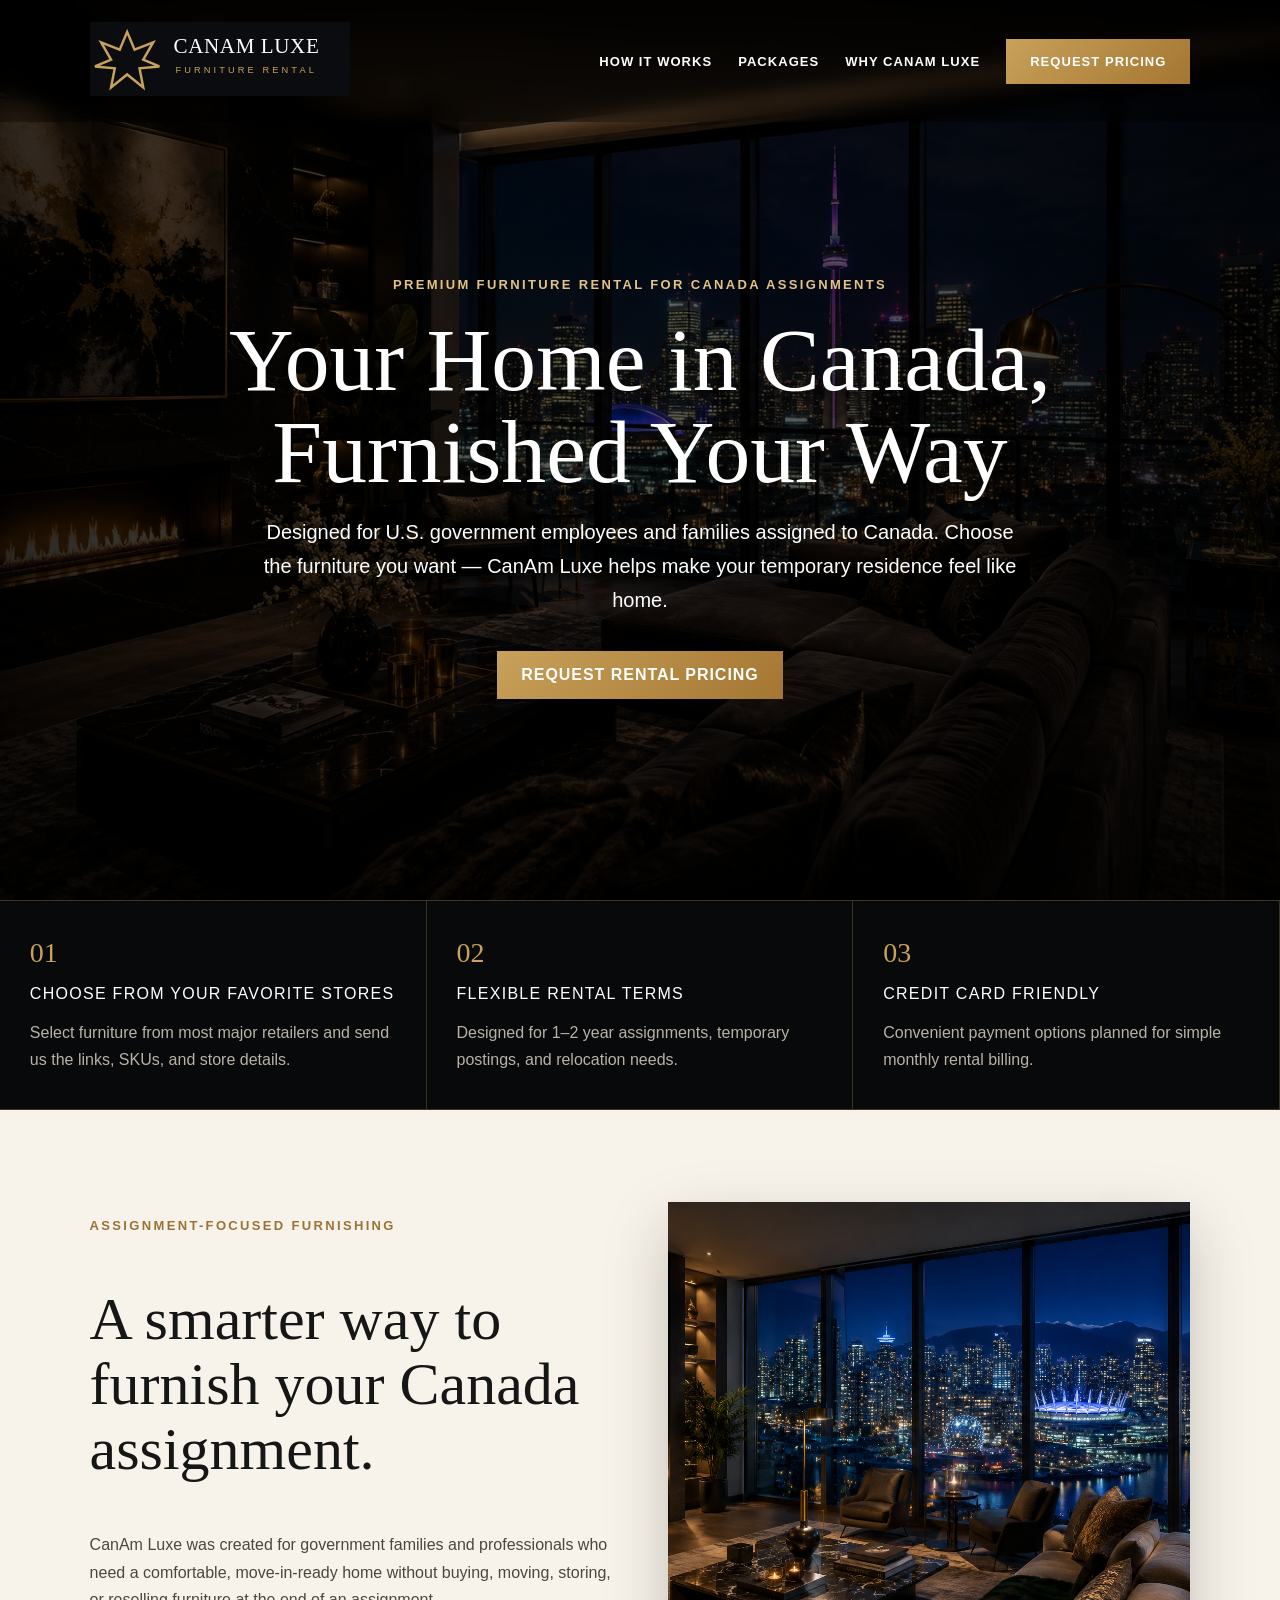
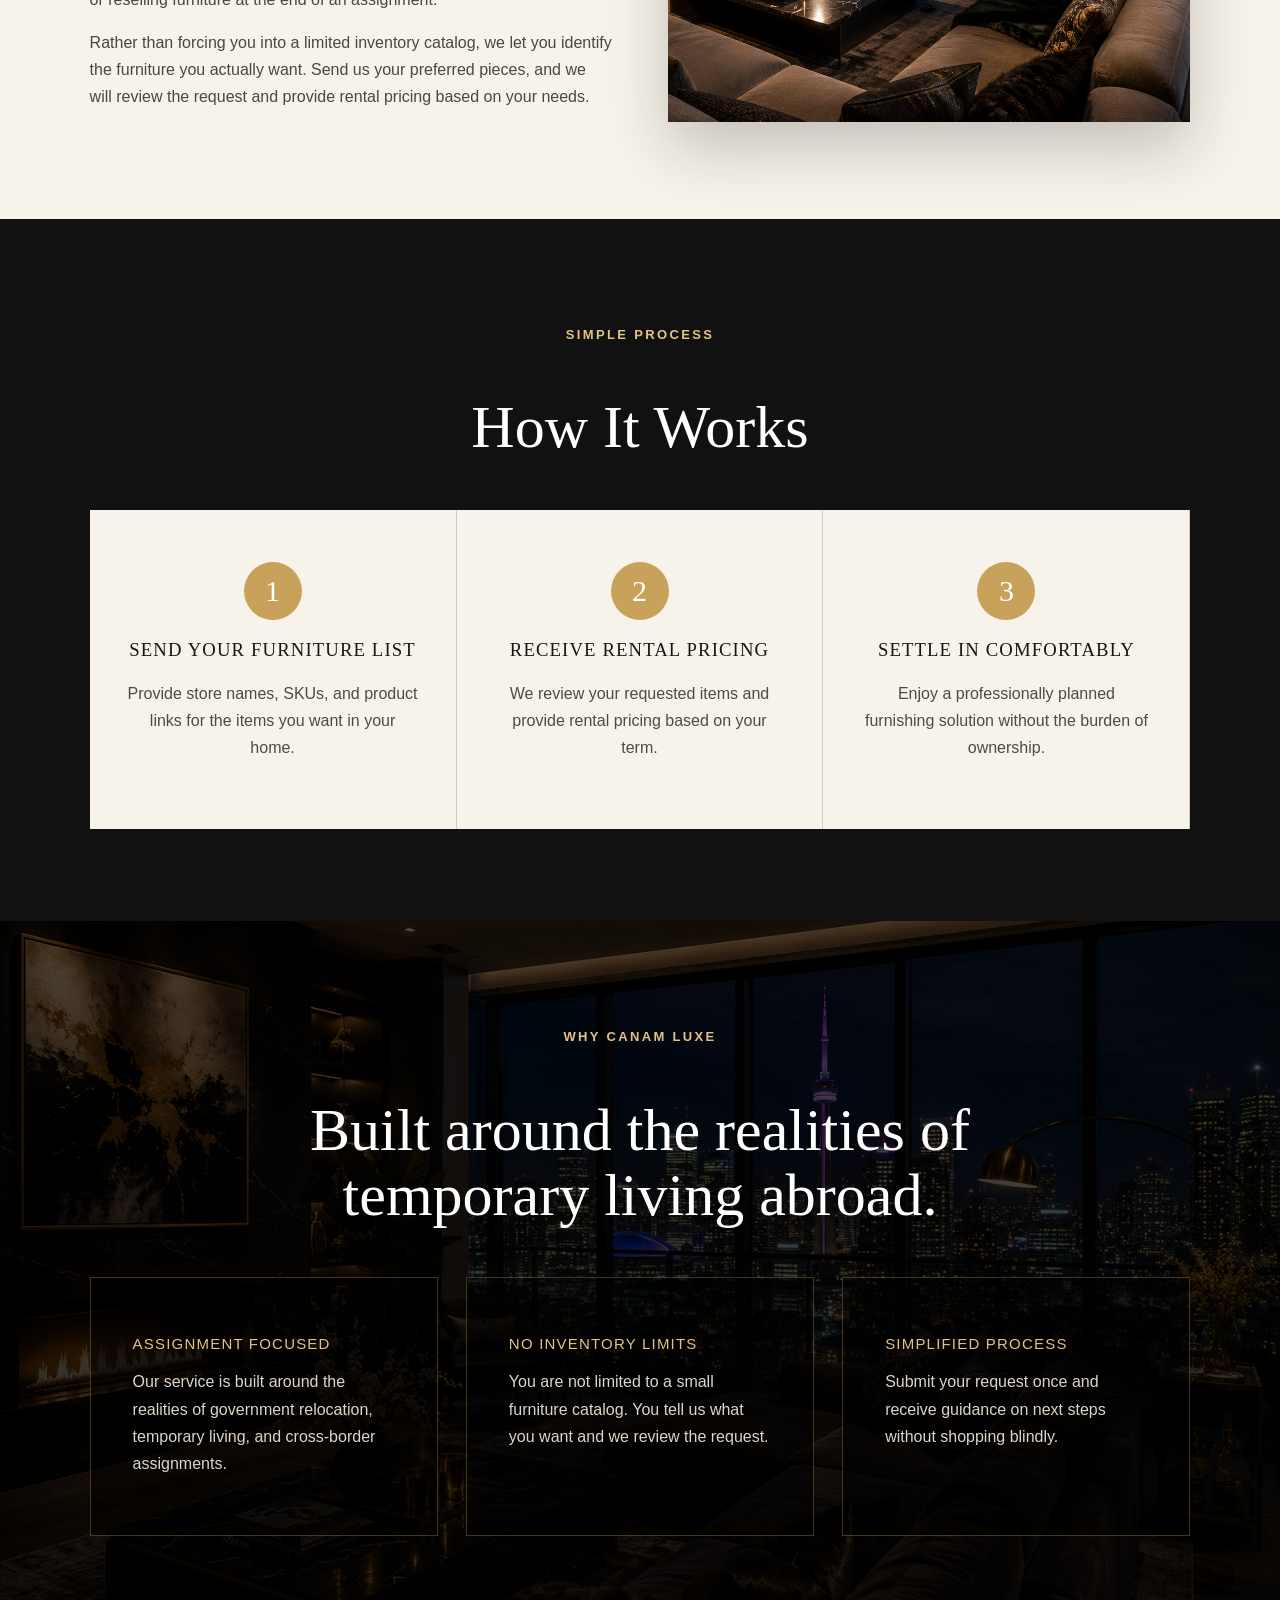
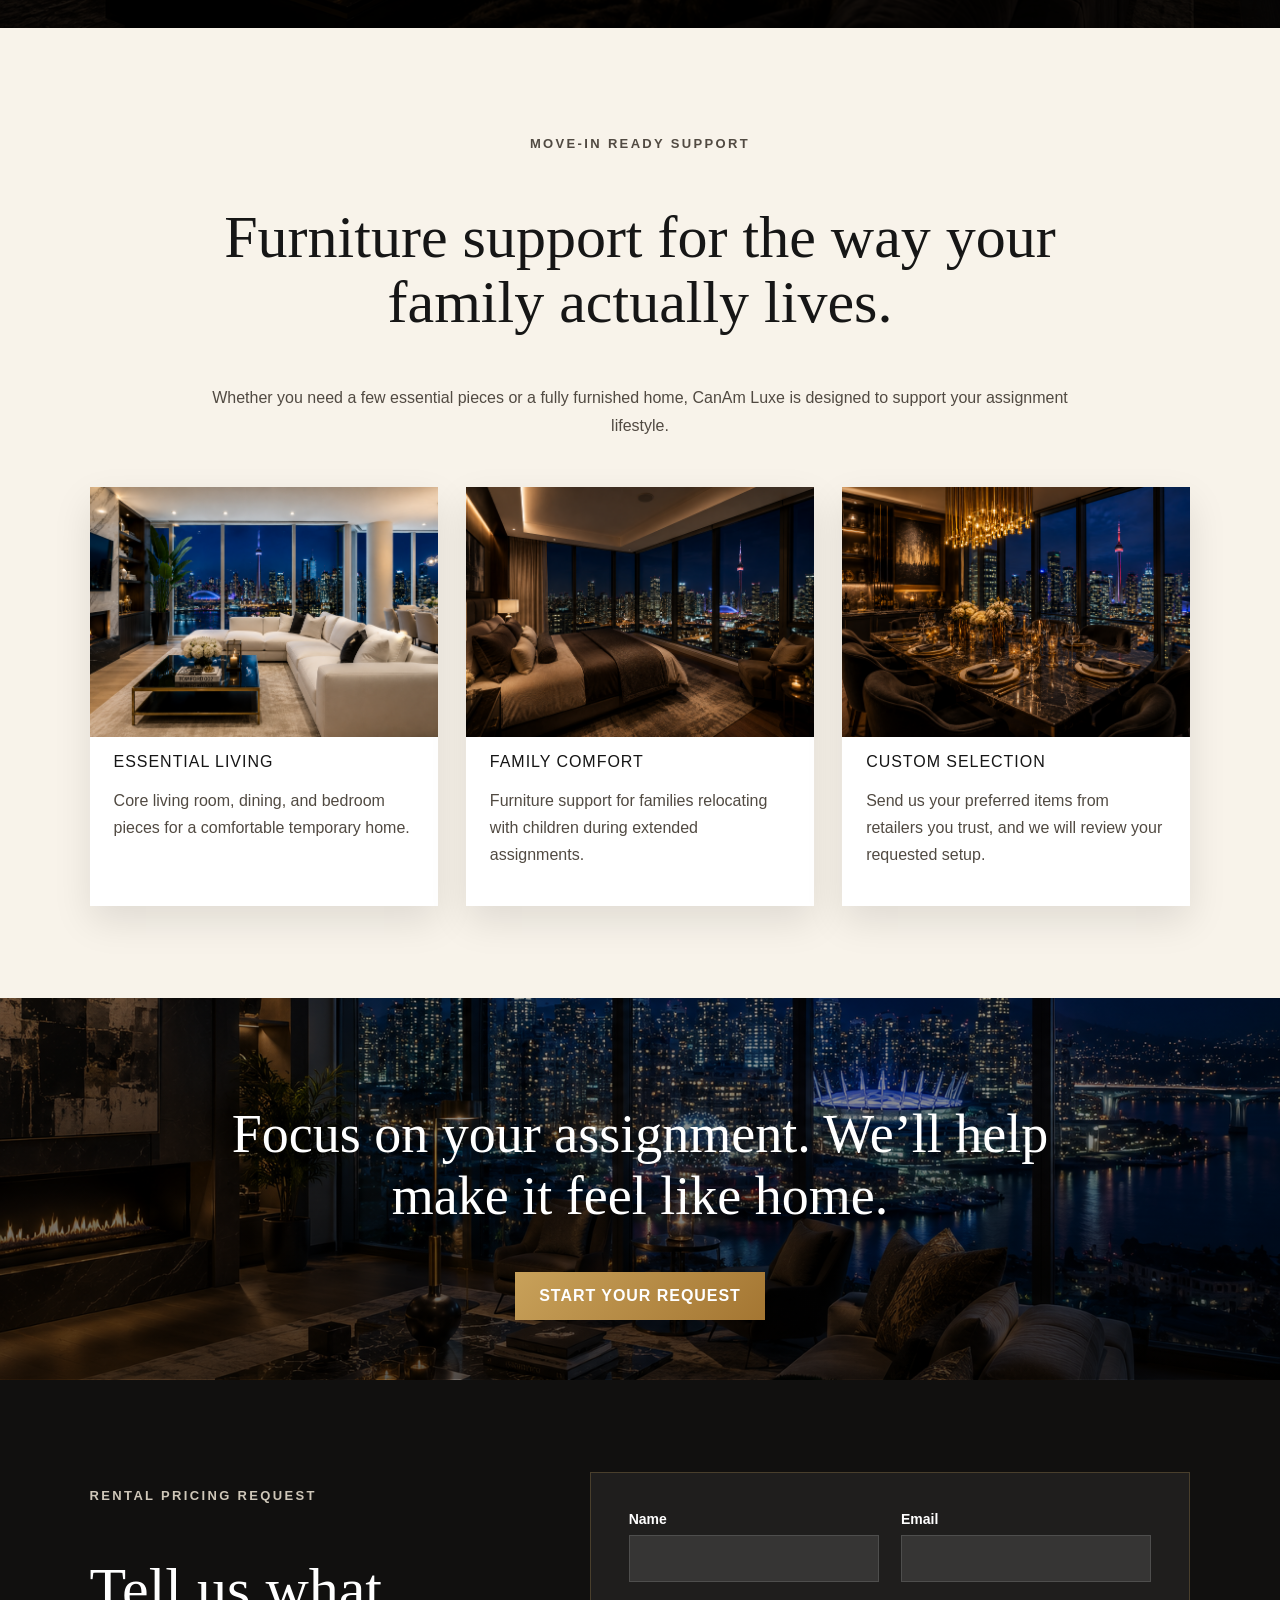
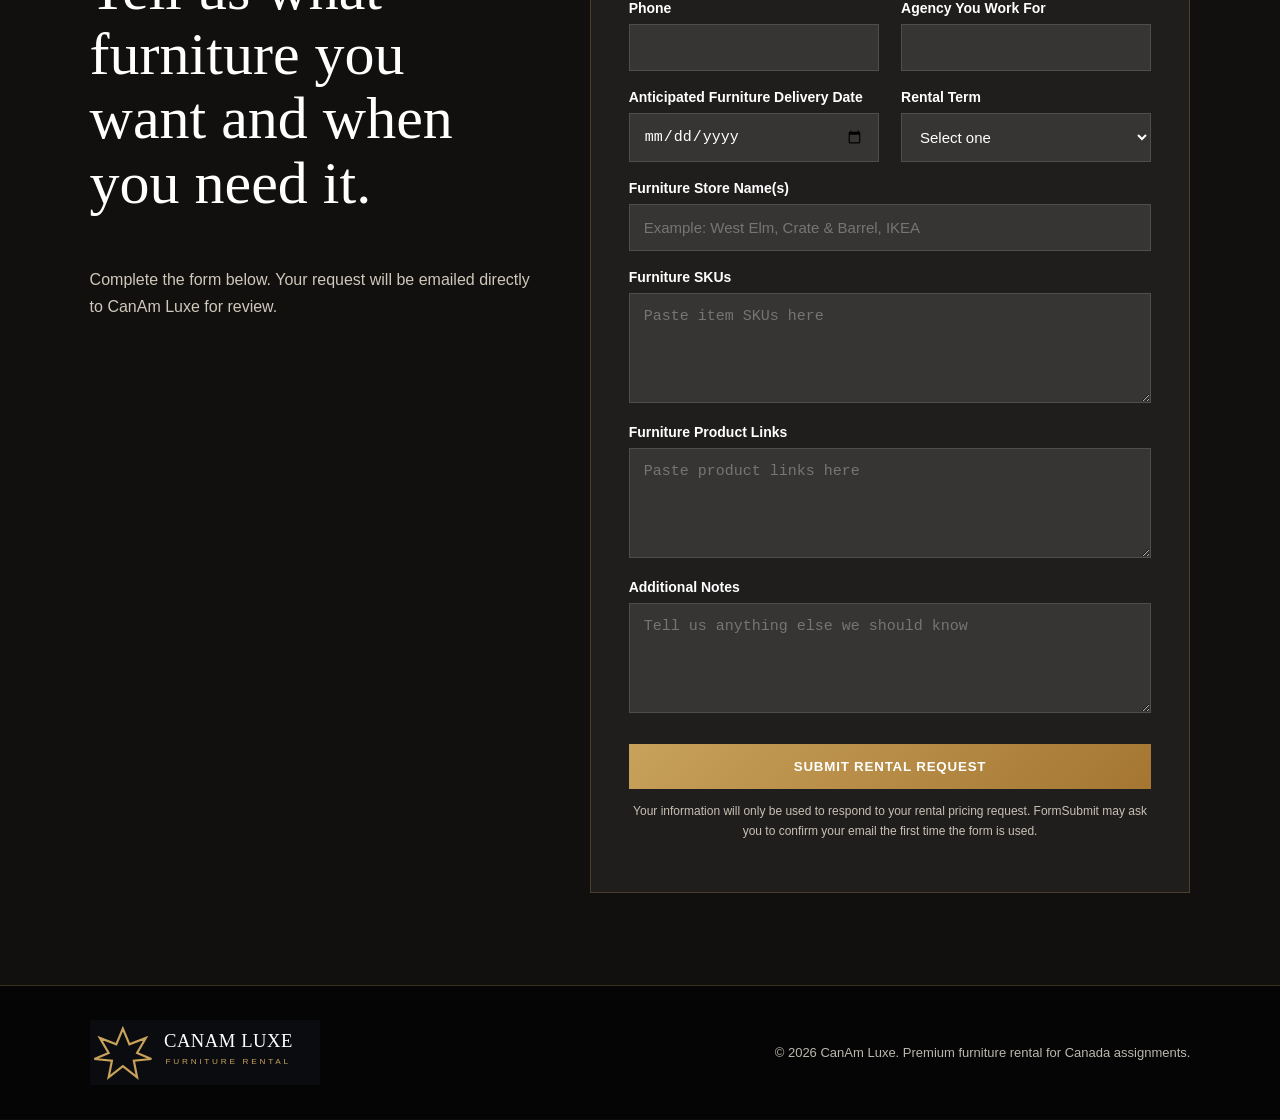
==== commit 05aecf4c: "images again" ====
--- a/index.html
+++ b/index.html
@@ -68,7 +68,7 @@
   </div>
 
   <div class="intro-image fade-in">
-    <img src="images/vancouver-night.jpg" alt="Vancouver skyline at night" />
+    <img src="images/vancouver-night.jpg.png" alt="Vancouver skyline at night" />
   </div>
 </section>
 
@@ -130,19 +130,19 @@
 
   <div class="package-grid">
     <article class="package-card fade-in">
-      <img src="images/living-room.jpg" alt="Luxury furnished living room" />
+      <img src="images/living-room.jpg.png" alt="Luxury furnished living room" />
       <h3>Essential Living</h3>
       <p>Core living room, dining, and bedroom pieces for a comfortable temporary home.</p>
     </article>
 
     <article class="package-card fade-in">
-      <img src="images/bedroom.jpg" alt="Premium bedroom furniture" />
+      <img src="images/bedroom.jpg.png" alt="Premium bedroom furniture" />
       <h3>Family Comfort</h3>
       <p>Furniture support for families relocating with children during extended assignments.</p>
     </article>
 
     <article class="package-card fade-in">
-      <img src="images/dining-room.jpg" alt="Elegant dining room furniture" />
+      <img src="images/dining-room.jpg.png" alt="Elegant dining room furniture" />
       <h3>Custom Selection</h3>
       <p>Send us your preferred items from retailers you trust, and we will review your requested setup.</p>
     </article>
--- a/styles.css
+++ b/styles.css
@@ -85,7 +85,7 @@
 
 .hero {
   min-height: 100vh;
-  background-image: url("images/hero-toronto.jpg");
+  background-image: url("images/hero-toronto.jpg.png");
   background-size: cover;
   background-position: center;
   position: relative;
@@ -234,7 +234,7 @@
 }
 
 .why {
-  background: linear-gradient(rgba(0,0,0,.68), rgba(0,0,0,.86)), url("images/toronto-night.jpg");
+  background: linear-gradient(rgba(0,0,0,.68), rgba(0,0,0,.86)), url("images/toronto-night.jpg.png");
   background-size: cover;
   background-position: center;
 }
@@ -311,7 +311,7 @@
 
 .skyline-callout {
   min-height: 360px;
-  background: linear-gradient(rgba(0,0,0,.35), rgba(0,0,0,.65)), url("images/vancouver-night.jpg");
+  background: linear-gradient(rgba(0,0,0,.35), rgba(0,0,0,.65)), url("images/vancouver-night.jpg.png");
   background-size: cover;
   background-position: center;
   display: grid;
